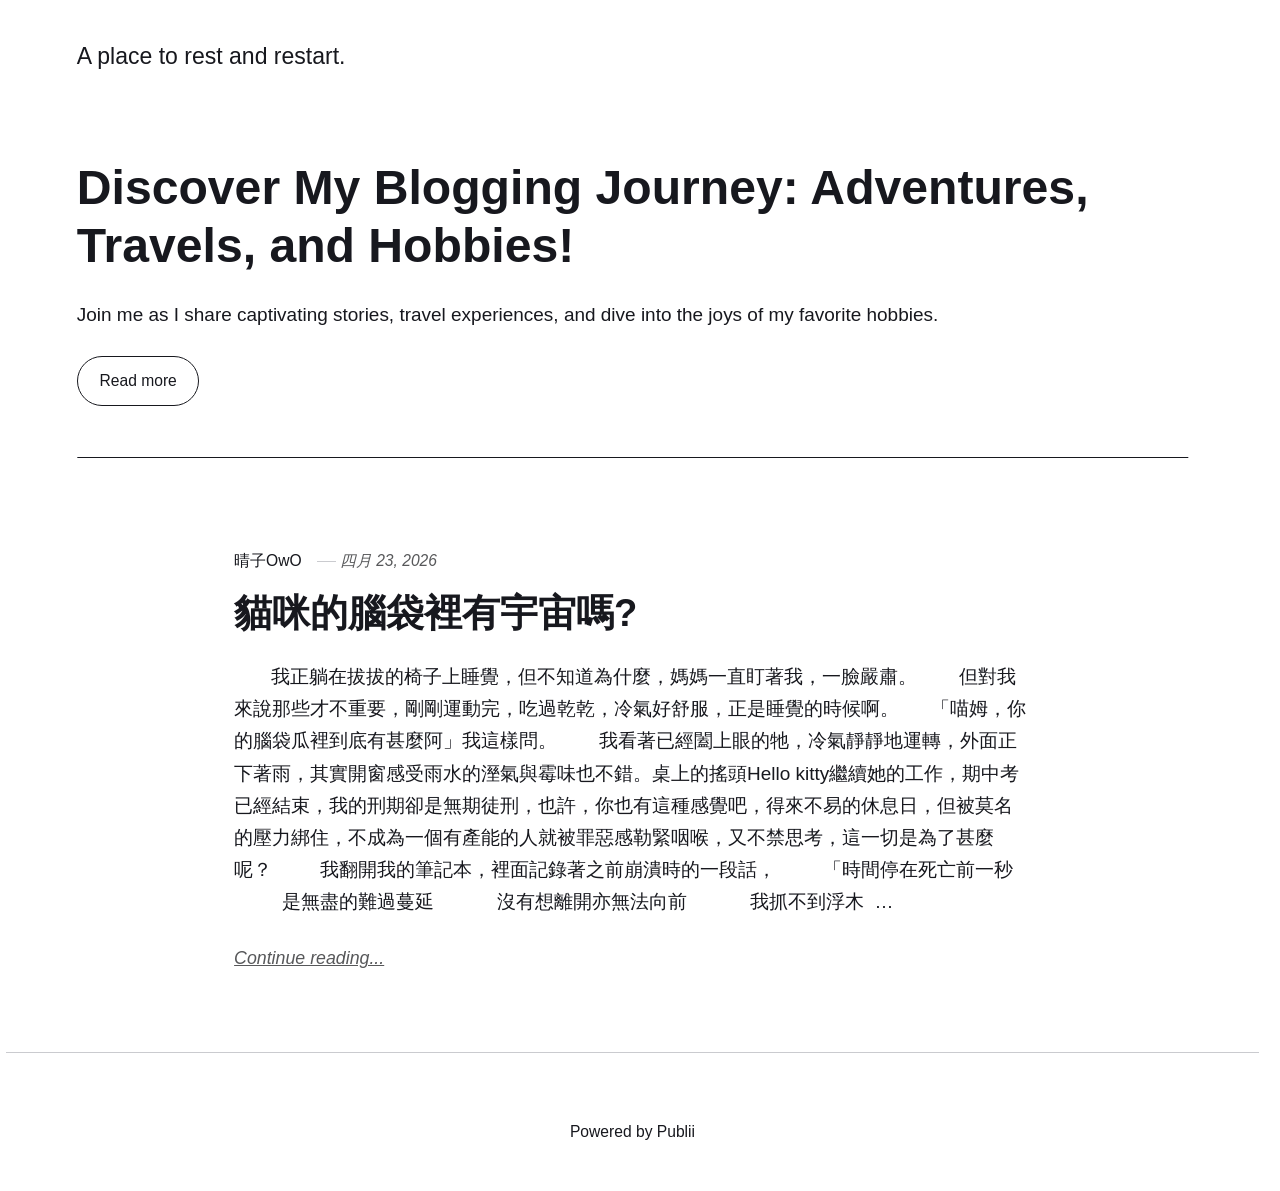
==== index.html @ 74bcac91 "Updated from Publii" ====
<!DOCTYPE html><html lang="zh-tw"><head><meta charset="utf-8"><meta http-equiv="X-UA-Compatible" content="IE=edge"><meta name="viewport" content="width=device-width,initial-scale=1"><title>A place to rest and restart.</title><meta name="generator" content="Publii Open-Source CMS for Static Site"><link rel="canonical" href="./"><link rel="stylesheet" href="./assets/css/style.css?v=2110fdcc9616a96348b5f5ad11c64055"><script type="application/ld+json">{"@context":"http://schema.org","@type":"Organization","name":"A place to rest and restart.","url":"./"}</script><noscript><style>img[loading] {
                    opacity: 1;
                }</style></noscript></head><body class="home-template"><header class="top js-header"><a class="logo" href="./">A place to rest and restart.</a></header><main><div class="hero hero--noimage"><header class="hero__content"><div class="wrapper"><h1>Discover My Blogging Journey: Adventures, Travels, and Hobbies!</h1><p>Join me as I share captivating stories, travel experiences, and dive into the joys of my favorite hobbies.</p><p><a href="#" class="btn">Read more</a></p></div></header></div><div class="wrapper feed"><article class="feed__item feed__item--centered"><div class="feed__content"><header><div class="feed__meta"><a href="./authors/qing-zi-owo/" class="feed__author">晴子OwO</a> <time datetime="2026-04-23T15:47" class="feed__date">四月 23, 2026</time></div><h2 class="feed__title"><a href="./mao-mi-de-nao-dai-li-you-yu-zhou-ma.html">貓咪的腦袋裡有宇宙嗎?</a></h2></header><p>&nbsp; &nbsp; &nbsp; &nbsp;我正躺在拔拔的椅子上睡覺，但不知道為什麼，媽媽一直盯著我，一臉嚴肅。 &nbsp; &nbsp; &nbsp; &nbsp;但對我來說那些才不重要，剛剛運動完，吃過乾乾，冷氣好舒服，正是睡覺的時候啊。 &nbsp; &nbsp; &nbsp;「喵姆，你的腦袋瓜裡到底有甚麼阿」我這樣問。 &nbsp; &nbsp; &nbsp; &nbsp;我看著已經闔上眼的牠，冷氣靜靜地運轉，外面正下著雨，其實開窗感受雨水的溼氣與霉味也不錯。桌上的搖頭Hello kitty繼續她的工作，期中考已經結束，我的刑期卻是無期徒刑，也許，你也有這種感覺吧，得來不易的休息日，但被莫名的壓力綁住，不成為一個有產能的人就被罪惡感勒緊咽喉，又不禁思考，這一切是為了甚麼呢？ &nbsp; &nbsp; &nbsp; &nbsp; 我翻開我的筆記本，裡面記錄著之前崩潰時的一段話， &nbsp; &nbsp; &nbsp; &nbsp; 「時間停在死亡前一秒 &nbsp; &nbsp; &nbsp; &nbsp; &nbsp; &nbsp;是無盡的難過蔓延 &nbsp; &nbsp; &nbsp; &nbsp; &nbsp; &nbsp;沒有想離開亦無法向前 &nbsp; &nbsp; &nbsp; &nbsp; &nbsp; &nbsp;我抓不到浮木 &nbsp;&hellip;</p><a href="./mao-mi-de-nao-dai-li-you-yu-zhou-ma.html" class="readmore feed__readmore">Continue reading...</a></div></article></div></main><footer class="footer"><div class="wrapper"><div class="footer__copyright">Powered by Publii</div><button id="backToTop" class="footer__bttop" aria-label="Back to top" title="Back to top"><svg width="20" height="20"><use xlink:href="./assets/svg/svg-map.svg#toparrow"/></svg></button></div></footer><script defer="defer" src="./assets/js/scripts.min.js?v=d0fc1030089a37f93a2d51bf6d07565c"></script><script>window.publiiThemeMenuConfig={mobileMenuMode:'sidebar',animationSpeed:300,submenuWidth: 'auto',doubleClickTime:500,mobileMenuExpandableSubmenus:true,relatedContainerForOverlayMenuSelector:'.top'};</script><script>var images = document.querySelectorAll('img[loading]');
        for (var i = 0; i < images.length; i++) {
            if (images[i].complete) {
                images[i].classList.add('is-loaded');
            } else {
                images[i].addEventListener('load', function () {
                    this.classList.add('is-loaded');
                }, false);
            }
        }</script></body></html>
---- assets/css/style.css ----
:root{--page-margin:6vw;--page-width:66rem;--entry-width:42rem;--navbar-height:4.4rem;--border-radius:3px;--baseline:0.28333rem;--gallery-gap:calc(var(--baseline) * 1.5);--body-font:-apple-system,BlinkMacSystemFont,"Segoe UI",Roboto,Oxygen,Ubuntu,Cantarell,"Fira Sans","Droid Sans","Helvetica Neue",Arial,sans-serif,"Apple Color Emoji","Segoe UI Emoji","Segoe UI Symbol";--heading-font:-apple-system,BlinkMacSystemFont,"Segoe UI",Roboto,Oxygen,Ubuntu,Cantarell,"Fira Sans","Droid Sans","Helvetica Neue",Arial,sans-serif,"Apple Color Emoji","Segoe UI Emoji","Segoe UI Symbol";--logo-font:var(--body-font);--menu-font:var(--body-font);--font-size:clamp(1.1rem, 1.1rem + (0.09999999999999987 * ((100vw - 20rem) / 70)), 1.2rem);--font-weight-normal:400;--font-weight-bold:600;--line-height:1.7;--letter-spacing:0em;--headings-weight:500;--headings-transform:none;--headings-style:normal;--headings-letter-spacing:0em;--headings-line-height:1.2;--hero-height:50vh;--feed-image-size:8rem;--white:#FFFFFF;--black:#17181E;--helper:#FFFFFF;--dark:#17181E;--gray:#57585a;--light:#CACBCF;--lighter:#F3F3F3;--page-bg:#FFFFFF;--color:#D73A42;--text-color:#17181E;--headings-color:#17181E;--link-color:#17181E;--link-color-hover:#D73A42;--nav-link-color:#17181E;--nav-link-color-hover:#17181E;--logo-color:#17181E;--highlight-color:#FFC700;--info-color:#67B1F3;--success-color:#00A563;--warning-color:#EE4E4E}@media all and (min-width:56.25em){:root{--navbar-height:6rem}}@media (prefers-color-scheme:dark){:root{--white:#FFFFFF;--black:#1e1e1e;--helper:#1e1e1e;--dark:#CECBCB;--gray:#9D9D9D;--light:#373737;--lighter:#1e1e1e;--page-bg:#181818;--color:#FFC074;--text-color:#BFBFBF;--headings-color:#EEEDED;--link-color:#EEEDED;--link-color-hover:#FFC074;--nav-link-color:rgba(255,255,255,1);--nav-link-color-hover:rgba(255,255,255,.7);--logo-color:#FFFFFF;--highlight-color:#F6DC90;--info-color:#5B9ED5;--success-color:#54A468;--warning-color:#FB6762}}*,:after,:before{-webkit-box-sizing:border-box;box-sizing:border-box;margin:0;padding:0}article,aside,footer,header,hgroup,main,nav,section{display:block}li{list-style:none}img{height:auto;max-width:100%;vertical-align:top}button,input,select,textarea{font:inherit}address{font-style:normal}::-moz-selection{background:var(--color);color:var(--white)}::selection{background:var(--color);color:var(--white)}:focus-visible{outline:2px solid var(--color)!important;outline-offset:2px}html{font-size:var(--font-size);-webkit-font-smoothing:antialiased;-moz-osx-font-smoothing:grayscale;scroll-behavior:smooth;scrollbar-gutter:stable}html.no-scroll{overflow:hidden;position:fixed}body{background:var(--page-bg);color:var(--text-color);font-family:var(--body-font);font-variation-settings:"wght" var(--font-weight-normal);letter-spacing:var(--letter-spacing);line-height:var(--line-height);-ms-scroll-chaining:none;overscroll-behavior:none}a{text-decoration:none}a{color:var(--link-color);-webkit-transition:all .24s ease-out;transition:all .24s ease-out}a:hover{color:var(--link-color-hover)}a:active{color:var(--link-color-hover)}a:focus{outline:0}.invert{color:var(--link-color-hover);-webkit-transition:all .24s ease-out;transition:all .24s ease-out}.invert:hover{color:var(--link-color)}.invert:active{color:var(--link-color)}.invert:focus{outline:0}dl,ol,p,ul{margin-top:calc(var(--baseline) * 4 + .25vw)}blockquote,figure,hr,pre,table{margin-top:calc(var(--baseline) * 6 + .5vw);margin-bottom:calc(var(--baseline) * 6 + .5vw)}h1,h2,h3,h4,h5,h6{color:var(--headings-color);font-family:var(--heading-font);font-variation-settings:"wght" var(--headings-weight);font-style:var(--headings-style);-ms-hyphens:manual;hyphens:manual;letter-spacing:var(--headings-letter-spacing);line-height:var(--headings-line-height);margin-top:calc(var(--baseline) * 6 + 1vw);text-transform:var(--headings-transform)}.h1,h1{font-size:clamp(1.5710900065rem, 1.5710900065rem + 1.424540906 * (100vw - 20rem) / 70, 2.9956309125rem);font-family:var(--heading-font)}.h2,h2{font-size:clamp(1.3808408252rem, 1.3808408252rem + .9332127447 * (100vw - 20rem) / 70, 2.3140535699rem)}.h3,h3{font-size:clamp(1.2136296308rem, 1.2136296308rem + .4621997101 * (100vw - 20rem) / 70, 1.6758293408rem)}.h4,h4{font-size:clamp(1.1377777785rem, 1.1377777785rem + .1567604947 * (100vw - 20rem) / 70, 1.2945382732rem)}.h5,h5{font-size:clamp(1.066666667rem, 1.066666667rem + .0711111115 * (100vw - 20rem) / 70, 1.1377777785rem)}.h6,h6{font-size:clamp(1rem, 1rem + 0 * (100vw - 20rem) / 70, 1rem)}h2+*,h3+*,h4+*,h5+*,h6+*{margin-top:calc(var(--baseline) * 2 + .25vw)}b,strong{font-variation-settings:"wght" var(--font-weight-bold)}blockquote{border-top:2px solid var(--dark);border-bottom:2px solid var(--dark);color:var(--headings-color);font-family:var(--heading-font);font-style:italic;font-variation-settings:"wght" var(--font-weight-bold);padding:calc(var(--baseline) * 6 + 1vw) 2rem;font-size:clamp(1.1377777785rem, 1.1377777785rem + .1567604947 * (100vw - 20rem) / 70, 1.2945382732rem)}blockquote>:first-child{margin-top:0}ol,ul{margin-left:3ch}ol>li,ul>li{list-style:inherit;padding:0 0 var(--baseline) 1ch}dl dt{font-variation-settings:"wght" var(--font-weight-bold)}pre{background-color:var(--lighter);font-size:.8239746086rem;padding:calc(var(--baseline) * 6);white-space:pre-wrap;word-wrap:break-word}pre>code{color:var(--text-color);display:inline-block;font-size:inherit;padding:0}code{background-color:var(--lighter);color:var(--color);font-size:.8239746086rem;font-family:Menlo,Monaco,Consolas,Courier New,monospace}table{border:1px solid var(--light);border-collapse:collapse;border-spacing:0;vertical-align:top;text-align:left;width:100%}@media all and (max-width:37.4375em){table{display:block;overflow-x:auto}}table th{font-variation-settings:"wght" var(--font-weight-bold);padding:calc(var(--baseline) * 2.5) calc(var(--baseline) * 4)}table td{border-top:1px solid var(--light);padding:calc(var(--baseline) * 2.5) calc(var(--baseline) * 4)}.table-striped tr:nth-child(2n){background:var(--lighter)}.table-bordered td,.table-bordered th{border:1px solid var(--light)}.table-title th{background:var(--lighter)}figcaption{clear:both;color:var(--gray);font-style:italic;font-size:.7241964329rem;padding:calc(var(--baseline) * 3) 0 0;text-align:center}kbd{background:var(--dark);border-radius:2px;color:var(--white);font-family:Menlo,Monaco,Consolas,Courier New,monospace;font-size:.8789062495rem;padding:calc(var(--baseline) * .5) calc(var(--baseline) * 1.5)}sub,sup{font-size:65%}small{font-size:.8789062495rem}.separator,hr{background:0 0;border:none;height:auto;line-height:1;max-width:none;text-align:center}.separator::before,hr::before{content:"•••";color:var(--dark);font-size:1rem;font-variation-settings:"wght" var(--font-weight-bold);letter-spacing:1.1377777785rem;padding-left:1.1377777785rem}.separator--dot::before{content:"•";color:var(--dark);font-size:1rem;font-variation-settings:"wght" var(--font-weight-bold);letter-spacing:1.1377777785rem;padding-left:1.1377777785rem}.separator--long-line{position:relative}.separator--long-line::before{content:"";height:1rem}.separator--long-line::after{border-top:1px solid var(--light);content:"";height:1px;position:absolute;width:100%;top:50%;left:0}.btn,[type=button],[type=submit],button{align-items:center;background:0 0;border:1px solid var(--dark);border-radius:calc(var(--border-radius) * 10);color:var(--dark);cursor:pointer;display:inline-flex;font-family:var(--menu-font);font-size:.8239746086rem;font-variation-settings:"wght" var(--font-weight-bold);overflow:hidden;padding:calc(var(--baseline) * 2) calc(var(--baseline) * 4);text-align:center;-webkit-transition:all .24s ease-out;transition:all .24s ease-out;vertical-align:middle;will-change:transform}@media all and (max-width:19.9375em){.btn,[type=button],[type=submit],button{width:100%}}.btn:active,.btn:focus,.btn:hover,[type=button]:active,[type=button]:focus,[type=button]:hover,[type=submit]:active,[type=submit]:focus,[type=submit]:hover,button:active,button:focus,button:hover{background-color:var(--dark);color:var(--helper)}.btn--icon{gap:.3rem;justify-content:center}.btn--icon svg{stroke:currentColor}@media all and (min-width:20em){.btn+.btn,.btn+[type=button],.btn+[type=submit],.btn+button,[type=button]+.btn,[type=button]+[type=button],[type=button]+[type=submit],[type=button]+button,[type=submit]+.btn,[type=submit]+[type=button],[type=submit]+[type=submit],[type=submit]+button,button+.btn,button+[type=button],button+[type=submit],button+button{margin-left:calc(var(--baseline) * 2)}}@media all and (max-width:37.4375em){.btn+.btn,.btn+[type=button],.btn+[type=submit],.btn+button,[type=button]+.btn,[type=button]+[type=button],[type=button]+[type=submit],[type=button]+button,[type=submit]+.btn,[type=submit]+[type=button],[type=submit]+[type=submit],[type=submit]+button,button+.btn,button+[type=button],button+[type=submit],button+button{margin-bottom:calc(var(--baseline) * 2)}}.btn:disabled,.btn[disabled],[disabled][type=button],[disabled][type=submit],[type=button]:disabled,[type=submit]:disabled,button:disabled,button[disabled]{background-color:var(--light);border-color:var(--light);color:var(--gray);cursor:not-allowed;pointer-events:none}[type=button],[type=submit],button{-webkit-appearance:none;-moz-appearance:none}::-webkit-search-cancel-button{-webkit-appearance:none}fieldset{border:1px solid var(--light);margin:calc(var(--baseline) * 6 + 1vw) 0 0;padding:calc(var(--baseline) * 6)}fieldset>legend{margin-left:-1rem;padding:0 1rem}legend{font-variation-settings:"wght" 500;padding:0}label{font-variation-settings:"wght" 500;margin:0 calc(var(--baseline) * 4) calc(var(--baseline) * 3) 0}[type=email],[type=number],[type=search],[type=tel],[type=text],[type=url],select,textarea{background-color:var(--page-bg);border:none;border:1px solid var(--light);color:var(--text-color);font-size:1rem;outline:0;padding:calc(var(--baseline) * 1.2) calc(var(--baseline) * 3);vertical-align:middle;width:100%;-webkit-appearance:none;-moz-appearance:none}@media all and (min-width:37.5em){[type=email],[type=number],[type=search],[type=tel],[type=text],[type=url],select,textarea{width:auto}}[type=email]:focus,[type=number]:focus,[type=search]:focus,[type=tel]:focus,[type=text]:focus,[type=url]:focus,select:focus,textarea:focus{border-color:var(--dark)}input[type=checkbox],input[type=radio]{opacity:0;position:absolute}input[type=checkbox]+label,input[type=radio]+label{position:relative;margin-left:-1px;cursor:pointer;padding:0}input[type=checkbox]+label:before,input[type=radio]+label:before{background-color:var(--white);border:1px solid var(--light);border-radius:2px;content:"";display:inline-block;height:calc(var(--baseline) * 5);line-height:calc(var(--baseline) * 5);margin-right:calc(var(--baseline) * 4);vertical-align:middle;text-align:center;width:calc(var(--baseline) * 5)}input[type=checkbox]:checked+label:before,input[type=radio]:checked+label:before{content:"";background-image:url("data:image/svg+xml;charset=UTF-8,%3csvg xmlns='http://www.w3.org/2000/svg' viewBox='0 0 11 8'%3e%3cpolygon points='9.53 0 4.4 5.09 1.47 2.18 0 3.64 2.93 6.54 4.4 8 5.87 6.54 11 1.46 9.53 0' fill='%23d73a42'/%3e%3c/svg%3e");background-repeat:no-repeat;background-size:11px 8px;background-position:50% 50%}input[type=radio]+label:before{border-radius:50%}input[type=radio]:checked+label:before{background-image:url("data:image/svg+xml;charset=UTF-8,%3csvg xmlns='http://www.w3.org/2000/svg' viewBox='0 0 8 8'%3e%3ccircle cx='4' cy='4' r='4' fill='%23d73a42'/%3e%3c/svg%3e")}[type=file]{margin-bottom:calc(var(--baseline) * 6);width:100%}select{max-width:100%;width:auto;position:relative}select:not([multiple]){background:url('data:image/svg+xml;utf8,<svg xmlns="http://www.w3.org/2000/svg" viewBox="0 0 6 6"><polygon points="3 6 3 6 0 0 6 0 3 6" fill="%238a8b8c"/></svg>') no-repeat 90% 50%;background-size:8px;padding-right:calc(var(--baseline) * 12)}select[multiple]{border:1px solid var(--light);padding:calc(var(--baseline) * 6);width:100%}select[multiple]:hover{border-color:var(--light)}select[multiple]:focus{border-color:var(--dark)}select[multiple]:disabled{background-color:var(--light);cursor:not-allowed}select[multiple]:disabled:hover{border-color:var(--light)}textarea{display:block;overflow:auto;resize:vertical;max-width:100%}.top{align-items:center;display:flex;height:var(--navbar-height);position:relative;padding:0 var(--page-margin);-webkit-transition:background .5s ease;transition:background .5s ease;width:100%;z-index:2}@media all and (min-width:56.25em){.top{justify-content:space-between;height:var(--navbar-height)}}.top.sticky{background:var(--page-bg);position:sticky;top:-100px;-webkit-animation:slideDown .5s cubic-bezier(.17,.67,0,1) forwards;animation:slideDown .5s cubic-bezier(.17,.67,0,1) forwards}@-webkit-keyframes slideDown{from{opacity:0;top:-100px}to{opacity:1;top:0}}@keyframes slideDown{from{opacity:0;top:-100px}to{opacity:1;top:0}}.logo{color:var(--logo-color)!important;font-size:1.2136296308rem;font-family:var(--logo-font);font-variation-settings:"wght" var(--font-weight-bold);margin-right:auto;order:1}.logo>img{height:var(--navbar-height);-o-object-fit:contain;object-fit:contain;padding:calc(var(--baseline) * 2) 0;width:auto}.search{order:2}@media all and (min-width:56.25em){.search{order:3}}.search__btn{border-color:var(--light);margin:0;height:2.2rem;padding:0;width:2.2rem}@media all and (min-width:56.25em){.search__btn{margin-left:2rem}}.search__btn:focus,.search__btn:hover{border-color:var(--dark)}.search__form{display:flex;justify-content:space-between;width:100%}.search__form button{width:auto;flex-shrink:0}.search__input{background:0 0;border:none;border-bottom:1px solid var(--dark);display:block;font-family:var(--heading-font);padding:0;width:90%}.search__input:focus-visible{outline:0!important}.search__overlay{background-color:var(--page-bg);-webkit-box-shadow:0 3px 30px rgba(0,0,0,.05);box-shadow:0 3px 30px rgba(0,0,0,.05);left:0;opacity:0;position:fixed;-webkit-transition:all .24s ease-out;transition:all .24s ease-out;top:0;visibility:hidden;width:100%;z-index:2005}.search__overlay-inner{-webkit-animation:slideininput .24s 1s forwards;animation:slideininput .24s 1s forwards;align-items:center;display:flex;height:calc(var(--navbar-height) * 3);justify-content:space-between;padding:0 var(--page-margin);opacity:0;scale:0.9}@-webkit-keyframes slideininput{60%{opacity:0;scale:0.9}100%{opacity:1;scale:1}}@keyframes slideininput{60%{opacity:0;scale:0.9}100%{opacity:1;scale:1}}.search__overlay.expanded{-webkit-transform:translate(0,0);transform:translate(0,0);opacity:1;display:block;visibility:visible}.navbar{order:3}.navbar .navbar__menu{display:flex;flex-wrap:wrap;list-style:none;margin:0;padding:0}@media all and (max-width:56.1875em){.navbar .navbar__menu{display:none}}.navbar .navbar__menu li{font-family:var(--menu-font);display:block;font-size:.8789062495rem;line-height:var(--line-height);font-variation-settings:"wght" 500;padding:0;position:relative;width:auto}.navbar .navbar__menu li a,.navbar .navbar__menu li span[aria-haspopup=true]{color:var(--nav-link-color);display:block;padding:0 .6rem;-webkit-transition:all .24s ease-out;transition:all .24s ease-out}.navbar .navbar__menu li a:active,.navbar .navbar__menu li a:focus,.navbar .navbar__menu li a:hover,.navbar .navbar__menu li span[aria-haspopup=true]:active,.navbar .navbar__menu li span[aria-haspopup=true]:focus,.navbar .navbar__menu li span[aria-haspopup=true]:hover{color:var(--nav-link-color-hover)}.navbar .navbar__menu li span{color:var(--nav-link-color);cursor:default;display:block;padding:0 .6rem}.navbar .navbar__menu>li:hover>a,.navbar .navbar__menu>li:hover>span[aria-haspopup=true]{color:var(--nav-link-color-hover)}.navbar .has-submenu:active>.navbar__submenu,.navbar .has-submenu:focus>.navbar__submenu,.navbar .has-submenu:hover>.navbar__submenu{left:0;opacity:1;-webkit-transform:scale(1);transform:scale(1);visibility:visible;margin-top:.8rem}.navbar .has-submenu:active>.navbar__submenu:before,.navbar .has-submenu:focus>.navbar__submenu:before,.navbar .has-submenu:hover>.navbar__submenu:before{content:"";height:1rem;left:0;position:absolute;width:100%;top:-1rem}.navbar .has-submenu:active>.navbar__submenu.is-right-submenu,.navbar .has-submenu:focus>.navbar__submenu.is-right-submenu,.navbar .has-submenu:hover>.navbar__submenu.is-right-submenu{left:auto;right:0;-webkit-transform-origin:right top;transform-origin:right top}.navbar .has-submenu .has-submenu:active>.navbar__submenu,.navbar .has-submenu .has-submenu:focus>.navbar__submenu,.navbar .has-submenu .has-submenu:hover>.navbar__submenu{top:0;margin-top:0}.navbar .has-submenu .has-submenu:active>.navbar__submenu.is-right-submenu,.navbar .has-submenu .has-submenu:focus>.navbar__submenu.is-right-submenu,.navbar .has-submenu .has-submenu:hover>.navbar__submenu.is-right-submenu{top:0;margin-top:0}.navbar .navbar__submenu{background:var(--lighter);border-radius:calc(var(--border-radius) * 4);left:-9999px;list-style-type:none;margin:0;padding:1rem .85rem;position:absolute;visibility:hidden;white-space:nowrap;z-index:1;opacity:0;-webkit-transform:scale(.8);transform:scale(.8);-webkit-transform-origin:0 top;transform-origin:0 top;-webkit-transition:opacity .15s,-webkit-transform .3s cubic-bezier(.275, 1.375, .8, 1);transition:opacity .15s,-webkit-transform .3s cubic-bezier(.275, 1.375, .8, 1);transition:opacity .15s,transform .3s cubic-bezier(.275, 1.375, .8, 1);transition:opacity .15s,transform .3s cubic-bezier(.275, 1.375, .8, 1),-webkit-transform .3s cubic-bezier(.275, 1.375, .8, 1)}.navbar .navbar__submenu__submenu{z-index:2}.navbar .navbar__submenu li{line-height:1.5;font-size:.8789062495rem}.navbar .navbar__submenu li a,.navbar .navbar__submenu li span[aria-haspopup=true]{border-radius:calc(var(--border-radius) * 3);color:var(--nav-link-color-hover);padding:.5rem 1rem;-webkit-transition:all .24s ease;transition:all .24s ease}.navbar .navbar__submenu li a:active,.navbar .navbar__submenu li a:focus,.navbar .navbar__submenu li a:hover,.navbar .navbar__submenu li span[aria-haspopup=true]:active,.navbar .navbar__submenu li span[aria-haspopup=true]:focus,.navbar .navbar__submenu li span[aria-haspopup=true]:hover{background:var(--page-bg);color:var(--nav-link-color)}.navbar .navbar__submenu li span{color:var(--nav-link-color-hover)!important;padding:.5rem 1rem}.navbar .navbar__submenu li:hover>a,.navbar .navbar__submenu li:hover>span[aria-haspopup=true]{color:var(--nav-link-color)}.navbar .navbar__toggle{background:var(--black);-webkit-box-shadow:none;box-shadow:none;border:none;cursor:pointer;display:block;line-height:1;margin:0;overflow:visible;padding:0;position:relative;right:0;margin-left:.75rem;text-transform:none;z-index:2004;height:3.2rem;padding:0;width:3.2rem}@media all and (min-width:56.25em){.navbar .navbar__toggle{display:none}}.navbar .navbar__toggle:focus,.navbar .navbar__toggle:hover{-webkit-box-shadow:none;box-shadow:none;outline:0;-webkit-transform:none;transform:none}.navbar .navbar__toggle-box{width:20px;height:14px;display:inline-block;position:relative}.navbar .navbar__toggle-inner{display:block;top:50%;text-indent:-9999999em}.navbar .navbar__toggle-inner::before{content:"";display:block;top:-5px}.navbar .navbar__toggle-inner::after{content:"";display:block;bottom:-5px}.navbar .navbar__toggle-inner,.navbar .navbar__toggle-inner::after,.navbar .navbar__toggle-inner::before{width:20px;height:1px;background-color:var(--white);position:absolute;-webkit-transition:opacity .14s ease-out,-webkit-transform;transition:opacity .14s ease-out,-webkit-transform;transition:transform,opacity .14s ease-out;transition:transform,opacity .14s ease-out,-webkit-transform}.navbar .navbar__toggle-inner{-webkit-transition-duration:75ms;transition-duration:75ms;-webkit-transition-timing-function:cubic-bezier(0.55,0.055,0.675,0.19);transition-timing-function:cubic-bezier(0.55,0.055,0.675,0.19)}.navbar .navbar__toggle-inner::before{-webkit-transition:top 75ms ease .12s,opacity 75ms ease;transition:top 75ms ease .12s,opacity 75ms ease}.navbar .navbar__toggle-inner::after{-webkit-transition:bottom 75ms ease .12s,-webkit-transform 75ms cubic-bezier(.55, .055, .675, .19);transition:bottom 75ms ease .12s,-webkit-transform 75ms cubic-bezier(.55, .055, .675, .19);transition:bottom 75ms ease .12s,transform 75ms cubic-bezier(.55, .055, .675, .19);transition:bottom 75ms ease .12s,transform 75ms cubic-bezier(.55, .055, .675, .19),-webkit-transform 75ms cubic-bezier(.55, .055, .675, .19)}.navbar .navbar__toggle.is-active .navbar__toggle-inner{-webkit-transform:rotate(45deg);transform:rotate(45deg);-webkit-transition-delay:0.12s;transition-delay:0.12s;-webkit-transition-timing-function:cubic-bezier(0.215,0.61,0.355,1);transition-timing-function:cubic-bezier(0.215,0.61,0.355,1)}.navbar .navbar__toggle.is-active .navbar__toggle-inner::before{top:0;opacity:0;-webkit-transition:top 75ms ease,opacity 75ms ease .12s;transition:top 75ms ease,opacity 75ms ease .12s}.navbar .navbar__toggle.is-active .navbar__toggle-inner::after{bottom:0;-webkit-transform:rotate(-90deg);transform:rotate(-90deg);-webkit-transition:bottom 75ms ease,-webkit-transform 75ms cubic-bezier(.215, .61, .355, 1) .12s;transition:bottom 75ms ease,-webkit-transform 75ms cubic-bezier(.215, .61, .355, 1) .12s;transition:bottom 75ms ease,transform 75ms cubic-bezier(.215, .61, .355, 1) .12s;transition:bottom 75ms ease,transform 75ms cubic-bezier(.215, .61, .355, 1) .12s,-webkit-transform 75ms cubic-bezier(.215, .61, .355, 1) .12s}.navbar_mobile_overlay{background:var(--page-bg);height:calc(100vh - 4.4rem);left:0;opacity:1;overflow:auto;pointer-events:auto;position:fixed;top:4.4rem;-webkit-transition:all .3s cubic-bezier(0, 0, .3, 1);transition:all .3s cubic-bezier(0, 0, .3, 1);width:100%;z-index:1001}.navbar_mobile_overlay.is-hidden{opacity:0;pointer-events:none}.navbar_mobile_overlay .navbar__menu{margin:24px}.navbar_mobile_overlay .navbar__menu li{list-style:none;margin:0;padding:0;text-align:center}.navbar_mobile_overlay .navbar__menu li a,.navbar_mobile_overlay .navbar__menu li span{color:var(--dark);display:block;padding:calc(var(--baseline) * 2);position:relative}.navbar_mobile_overlay .navbar__menu li a:active,.navbar_mobile_overlay .navbar__menu li a:focus,.navbar_mobile_overlay .navbar__menu li a:hover,.navbar_mobile_overlay .navbar__menu li span:active,.navbar_mobile_overlay .navbar__menu li span:focus,.navbar_mobile_overlay .navbar__menu li span:hover{color:var(--dark)}.navbar_mobile_overlay .navbar__menu li a[aria-haspopup=true]::after,.navbar_mobile_overlay .navbar__menu li span[aria-haspopup=true]::after{content:"";width:0;height:0;border-style:solid;border-width:5px 5px 0 5px;border-color:currentColor transparent transparent transparent;left:calc(var(--baseline) * 2);top:15px;position:relative}.navbar_mobile_overlay .navbar__submenu{margin:0;padding:0;visibility:hidden}.navbar_mobile_overlay .navbar__submenu[aria-hidden=false]{visibility:visible}.navbar_mobile_overlay .navbar__submenu_wrapper{height:0;opacity:0;overflow:hidden;-webkit-transition:all .3s cubic-bezier(.275, 1.375, .8, 1);transition:all .3s cubic-bezier(.275, 1.375, .8, 1)}.navbar_mobile_overlay .navbar__submenu_wrapper.is-active{height:auto;opacity:1}.navbar_mobile_sidebar{background:var(--page-bg);-webkit-box-shadow:0 0 5px rgba(0,0,0,.25);box-shadow:0 0 5px rgba(0,0,0,.25);height:100vh;left:0;max-width:400px;overflow:auto;position:fixed;top:0;-webkit-transition:all .3s cubic-bezier(0, 0, .3, 1);transition:all .3s cubic-bezier(0, 0, .3, 1);width:80%;z-index:1001}.navbar_mobile_sidebar.is-hidden{left:-400px}.navbar_mobile_sidebar .navbar__menu{margin:24px}.navbar_mobile_sidebar .navbar__menu li{font-family:var(--menu-font);font-size:16px;list-style:none;line-height:1.3;margin:0;padding:0}.navbar_mobile_sidebar .navbar__menu li .is-separator,.navbar_mobile_sidebar .navbar__menu li a{color:var(--dark);display:block;padding:10px 20px 10px 0;position:relative}.navbar_mobile_sidebar .navbar__menu li .is-separator:active,.navbar_mobile_sidebar .navbar__menu li .is-separator:focus,.navbar_mobile_sidebar .navbar__menu li .is-separator:hover,.navbar_mobile_sidebar .navbar__menu li a:active,.navbar_mobile_sidebar .navbar__menu li a:focus,.navbar_mobile_sidebar .navbar__menu li a:hover{color:var(--dark)}.navbar_mobile_sidebar .navbar__menu li .is-separator[aria-haspopup=true]::after,.navbar_mobile_sidebar .navbar__menu li a[aria-haspopup=true]::after{content:"";width:0;height:0;border-style:solid;border-width:5px 5px 0 5px;border-color:currentColor transparent transparent transparent;right:0;top:18px;position:absolute}.navbar_mobile_sidebar .navbar__submenu{margin:0 0 0 24px;padding:0;visibility:hidden}.navbar_mobile_sidebar .navbar__submenu[aria-hidden=false]{visibility:visible}.navbar_mobile_sidebar .navbar__submenu_wrapper{height:0;opacity:0;overflow:hidden;-webkit-transition:all .3s cubic-bezier(.275, 1.375, .8, 1);transition:all .3s cubic-bezier(.275, 1.375, .8, 1)}.navbar_mobile_sidebar .navbar__submenu_wrapper.is-active{height:auto;opacity:1}.navbar_mobile_sidebar__overlay{background:rgba(0,0,0,.5);height:100%;opacity:1;pointer-events:auto;position:fixed;top:0;-webkit-transition:all .3s cubic-bezier(0, 0, .3, 1);transition:all .3s cubic-bezier(0, 0, .3, 1);width:100%;z-index:10}.navbar_mobile_sidebar__overlay.is-hidden{opacity:0;pointer-events:none}.wrapper{-webkit-box-sizing:content-box;box-sizing:content-box;max-width:var(--page-width);margin-left:auto;margin-right:auto;padding-left:var(--page-margin);padding-right:var(--page-margin)}.entry-wrapper{-webkit-box-sizing:content-box;box-sizing:content-box;max-width:var(--entry-width);margin-left:auto;margin-right:auto;padding-left:var(--page-margin);padding-right:var(--page-margin)}.hero{position:relative;z-index:1}.hero--noimage::after{background:var(--dark);content:"";display:block;height:1px;bottom:0;width:calc(100% - var(--page-margin) * 2);z-index:-1;max-width:var(--page-width);position:absolute;left:50%;-webkit-transform:translate(-50%,0);transform:translate(-50%,0)}.hero__content{padding-bottom:calc(var(--baseline) * 6 + 1.5vw)}.hero__content h1>sup{font-size:1.066666667rem;vertical-align:top}.hero__content--centered{text-align:center}.hero__content--centered .content__meta{justify-content:center}.hero__cta{margin-top:calc(var(--baseline) * 6)}.hero__image{margin:0 var(--page-margin)}.hero__image-wrapper{position:relative;background:var(--lighter);border-radius:calc(var(--border-radius) * 4)}@media all and (min-width:56.25em){.hero__image-wrapper{height:var(--hero-height)}}.hero__image-wrapper img{border-radius:inherit;display:block;height:100%;-o-object-fit:cover;object-fit:cover;width:100%}@media all and (min-width:56.25em){.hero__image-wrapper img{height:var(--hero-height)}}.hero__image>figcaption{background:var(--page-bg)}@media all and (min-width:56.25em){.hero__image>figcaption{text-align:right}}.feed__item{display:flex;flex-wrap:wrap;gap:calc(2rem + 2vw);margin-top:calc(var(--baseline) * 12 + 2vw)}@media all and (min-width:37.5em){.feed__item{flex-wrap:nowrap}}.feed__item--centered{justify-content:center}.feed__content{max-width:var(--entry-width)}.feed__image{background:var(--lighter);border-radius:calc(var(--border-radius) * 4);flex-shrink:0;height:100%;margin:0;width:100%}@media all and (min-width:37.5em){.feed__image{height:calc(var(--feed-image-size) + 4vw);width:calc(var(--feed-image-size) + 4vw)}}.feed__image>img{border-radius:inherit;display:inline-block;height:100%;-o-object-fit:cover;object-fit:cover;width:100%}.feed__image--wide{max-width:var(--page-width)}.feed__meta{align-items:center;color:var(--gray);display:flex;font-size:.8239746086rem;gap:.8rem;margin-bottom:calc(var(--baseline) * 3)}.feed__author{font-family:var(--menu-font);font-variation-settings:"wght" var(--font-weight-bold);text-decoration:none}.feed__author-thumb{border-radius:50%;height:1.7rem;margin-right:-.2rem;width:1.7rem}.feed__date{color:var(--gray);font-style:italic}.feed__author+.feed__date::before{content:"";background:var(--light);display:inline-block;height:1px;margin-right:4px;width:1rem;vertical-align:middle}.feed__readmore{margin-top:calc(var(--baseline) * 4 + .25vw)}.feed__title{margin-top:0}.feed--grid{margin:0}@media all and (min-width:37.5em){.feed--grid{display:grid;grid-template-columns:100%;gap:0 3rem}}@media all and (min-width:56.25em){.feed--grid{grid-template-columns:repeat(2,1fr)}}.feed--grid h2{margin-top:0}.feed--grid sup{font-size:1.066666667rem;vertical-align:top}.feed--grid li{align-items:center;list-style:none;gap:2rem;padding:0}.content{overflow:hidden}.content__meta{margin-top:calc(var(--baseline) * 4 + .25vw);margin-bottom:0}.content__meta--centered{justify-content:center}.content__entry{margin-top:calc(var(--baseline) * 6 + 1.5vw);overflow-wrap:break-word}.content__entry>:first-child{margin-top:0}.content__entry a:not(.btn):not([type=button]):not([type=submit]):not(button):not(.post__toc a):not(.gallery__item a){color:var(--link-color-hover);text-decoration:underline;text-decoration-thickness:1px;text-underline-offset:0.2em;-webkit-text-decoration-skip:ink;text-decoration-skip-ink:auto}.content__entry a:not(.btn):not([type=button]):not([type=submit]):not(button):not(.post__toc a):not(.gallery__item a):active,.content__entry a:not(.btn):not([type=button]):not([type=submit]):not(button):not(.post__toc a):not(.gallery__item a):focus,.content__entry a:not(.btn):not([type=button]):not([type=submit]):not(button):not(.post__toc a):not(.gallery__item a):hover{color:var(--link-color)}.content__entry--nospace{margin-top:0}.content__avatar-thumbs{border-radius:50%;height:4.5rem;width:4.5rem}.content__footer{margin-top:calc(var(--baseline) * 9 + 1vw)}.content__updated{color:var(--gray);font-size:.8789062495rem;font-style:italic}.content__actions{align-items:baseline;display:flex;flex-basis:auto;gap:2rem;justify-content:space-between;margin-top:calc(var(--baseline) * 4 + .25vw);position:relative}.content__share{flex-shrink:0}.content__share-button{border-color:var(--light)}.content__share-popup{background:var(--lighter);border-radius:calc(var(--border-radius) * 4);bottom:140%;display:none;padding:1rem .85rem;position:absolute;right:0;text-align:left;z-index:1}.content__share-popup.is-visible{-webkit-animation:share-popup .48s cubic-bezier(.17,.67,.6,1.34) backwards;animation:share-popup .48s cubic-bezier(.17,.67,.6,1.34) backwards;display:block}@-webkit-keyframes share-popup{from{-webkit-transform:scale(.9);transform:scale(.9)}to{-webkit-transform:scale(1);transform:scale(1)}}@keyframes share-popup{from{-webkit-transform:scale(.9);transform:scale(.9)}to{-webkit-transform:scale(1);transform:scale(1)}}.content__share-popup>a{border-radius:calc(var(--border-radius) * 3);color:var(--text-color);display:block;font-family:var(--menu-font);font-size:.8239746086rem;padding:.4rem .8rem}.content__share-popup>a:hover{background:var(--page-bg);color:var(--text-color);text-decoration:none}.content__share-popup>a>svg{fill:var(--text-color);display:inline-block;height:.9rem;margin-right:.5666666667rem;pointer-events:none;vertical-align:middle;width:.9rem}.content__tag{margin:0;font-family:var(--menu-font);font-size:.8239746086rem}.content__tag>li{display:inline-flex;margin:.3rem .3rem .3rem 0;padding:0}.content__tag>li>a{border:1px solid var(--light);border-radius:calc(var(--border-radius) * 10);color:var(--dark);font-size:.7241964329rem;font-variation-settings:"wght" var(--font-weight-normal);padding:calc(var(--baseline) * 1) calc(var(--baseline) * 2.5)}.content__tag>li>a:hover{border-color:var(--dark)}.content__bio{display:flex;margin:calc(var(--baseline) * 12 + 1vw) 0}@media all and (min-width:37.5em){.content__bio{align-items:center}}@media all and (min-width:37.5em){.content__bio::before{content:"";border-top:1px solid var(--light);height:1px;margin-right:2rem;width:30%}}.bio__avatar{border-radius:50%;flex-shrink:0;height:2.5rem;margin-right:1.2rem;width:2.5rem}@media all and (min-width:37.5em){.bio__avatar{height:4rem;margin-right:2rem;width:4rem}}.bio__name{margin:0}.bio__desc{font-family:var(--body-font);font-size:.8789062495rem;line-height:1.5}.bio__desc>:first-child{margin-top:calc(var(--baseline) * 2)}.bio__desc a{text-decoration:underline;text-decoration-thickness:1px;text-underline-offset:0.2em;-webkit-text-decoration-skip:ink;text-decoration-skip-ink:auto}.bio__desc a{color:var(--link-color-hover);-webkit-transition:all .24s ease-out;transition:all .24s ease-out}.bio__desc a:hover{color:var(--link-color)}.bio__desc a:active{color:var(--link-color)}.bio__desc a:focus{outline:0}.content__nav{margin-top:calc(var(--baseline) * 16 + 1vw)}.content__nav-inner{border-top:1px solid var(--dark);border-bottom:1px solid var(--dark);padding:calc(var(--baseline) * 16) 0}@media all and (min-width:37.5em){.content__nav-inner{display:flex;gap:1rem;justify-content:space-between}}@media all and (min-width:56.25em){.content__nav-inner{gap:2rem}}@media all and (max-width:37.4375em){.content__nav-prev+.content__nav-next{margin-top:calc(var(--baseline) * 6 + 1vw)}}@media all and (min-width:37.5em){.content__nav-next{margin-left:auto;text-align:right}}.content__nav-link{font-family:var(--heading-font);font-variation-settings:"wght" var(--font-weight-bold);font-style:italic;height:100%;line-height:1.5;display:flex;gap:1rem;justify-content:space-between;align-items:center}@media all and (min-width:37.5em){.content__nav-link{gap:2rem}}.content__nav-link>div{overflow:hidden;text-overflow:ellipsis;display:-webkit-box;-webkit-line-clamp:3;-webkit-box-orient:vertical}@media all and (min-width:56.25em){.content__nav-link>div{-webkit-line-clamp:4}}.content__nav-link span{color:var(--gray);display:block;font-size:.7724761953rem;font-family:var(--menu-font);font-style:normal;font-variation-settings:"wght" var(--font-weight-normal);margin-bottom:var(--baseline)}.content__nav-image{flex:1 0 4rem;margin:0;height:4rem}@media all and (min-width:37.5em) and (max-width:56.1875em){.content__nav-image{flex-basis:6rem;height:6rem}}@media all and (min-width:56.25em){.content__nav-image{flex-basis:8rem;height:8rem}}.content__nav-image>img{border-radius:calc(var(--border-radius) * 4);display:block;height:100%;-o-object-fit:cover;object-fit:cover;width:100%}.content__related{background:var(--lighter);margin-top:calc(var(--baseline) * 16 + 1vw);padding:calc(var(--baseline) * 12 + 3vw) 0}.related__title{margin-top:0}.content__comments{margin-top:calc(var(--baseline) * 9);overflow:hidden}.post__image:not(.post__image--wide):not(.post__image--full){display:inline-block;margin-bottom:calc(var(--baseline) * 2 + .25vw)}.post__image a,.post__image img{border-radius:calc(var(--border-radius) * 4);display:inline-block}.post__image>figcaption{background-color:var(--page-bg)}.post__image--left{float:left;margin-right:2rem;max-width:50%}.post__image--right{float:right;margin-left:2rem;max-width:50%}.post__image--center{display:block;margin-left:auto;margin-right:auto;text-align:center}.post__image--wide{display:block}@media all and (min-width:56.25em){.post__image--wide{margin-left:calc(-50vw + 50%);margin-right:calc(-50vw + 50%);padding:0 var(--page-margin);text-align:center}.post__image--wide a,.post__image--wide img{display:block;height:auto;margin:auto;max-width:var(--page-width);width:100%}}.post__image--full{background-color:var(--lighter);display:block;margin-left:calc(-50vw + 50%);margin-right:calc(-50vw + 50%);text-align:center}.post__image--full a,.post__image--full img{border-radius:0;display:block;height:auto;width:100%}.post__iframe,.post__video{display:block;margin-top:calc(var(--baseline) * 6 + .5vw);margin-bottom:calc(var(--baseline) * 6 + .5vw);overflow:hidden;padding:0;position:relative;width:100%}.post__iframe::before,.post__video::before{display:block;content:"";padding-top:var(--embed-aspect-ratio)}.post__iframe iframe[height*="%"][width*="%"],.post__iframe iframe[height]:not([height*="%"])[width]:not([width*="%"]),.post__iframe video[height*="%"][width*="%"],.post__iframe video[height]:not([height*="%"])[width]:not([width*="%"]),.post__video iframe[height*="%"][width*="%"],.post__video iframe[height]:not([height*="%"])[width]:not([width*="%"]),.post__video video[height*="%"][width*="%"],.post__video video[height]:not([height*="%"])[width]:not([width*="%"]){border:none;height:100%;left:0;position:absolute;top:0;bottom:0;width:100%}.post__iframe:has(iframe:not([height]))::before,.post__iframe:has(iframe:not([width]))::before,.post__iframe:has(video:not([height]))::before,.post__iframe:has(video:not([width]))::before,.post__video:has(iframe:not([height]))::before,.post__video:has(iframe:not([width]))::before,.post__video:has(video:not([height]))::before,.post__video:has(video:not([width]))::before{display:none}.post__toc{margin-top:calc(var(--baseline) * 6 + .5vw)}.post__toc h3{border-bottom:1px solid var(--dark);font-size:1rem;margin:0;padding-bottom:calc(var(--baseline) * 2 + .25vw)}.post__toc ul{counter-reset:item;list-style:decimal;margin:calc(var(--baseline) * 3 + .25vw) 0 0 3ch}.post__toc ul li{counter-increment:item;padding:0}.post__toc ul ul{margin-top:0}.post__toc ul ul li{display:block}.post__toc ul ul li:before{content:counters(item, ".") ". ";margin-left:-3ch}.banner{text-align:center}.banner--after-content{margin-top:calc(var(--baseline) * 9 + 1vw)}.page__desc a{text-decoration:underline;text-decoration-thickness:1px;text-underline-offset:0.2em;-webkit-text-decoration-skip:ink;text-decoration-skip-ink:auto}@media all and (min-width:37.5em){.page--author__wrapper{display:flex;gap:2rem}}@media all and (min-width:56.25em){.page--author__wrapper{gap:3rem}}.page--author__avatar{border-radius:50%;height:calc(var(--baseline) * 10 + 2vw);margin-top:calc(var(--baseline) * 6 + 1vw);width:calc(var(--baseline) * 10 + 2vw)}.page--author__website{margin-top:calc(var(--baseline) * 4 + .25vw)}.page--search form{align-items:flex-start;display:flex;flex-wrap:wrap}@media all and (max-width:37.4375em){.page--search input{margin-bottom:calc(var(--baseline) * 2)}}@media all and (min-width:20em){.page--search input{flex:1 0 auto;margin-right:calc(var(--baseline) * 2)}}@media all and (max-width:37.4375em){.page--search button{width:100%}}.subpages__title{border-top:1px solid var(--light);padding-top:calc(var(--baseline) * 6 + .5vw)}.subpages__list{list-style:initial;margin-left:2ch}.subpages__list ul{list-style:initial;margin:0 0 0 2ch}.subpages__list li{padding-bottom:0}.readmore{display:inline-block;color:var(--gray);font-size:.9374999997rem;font-style:italic;text-decoration:underline;-webkit-text-decoration-skip:ink;text-decoration-skip-ink:auto}.align-left{text-align:left}.align-right{text-align:right}.align-center{text-align:center}.align-justify{text-align:justify}.msg{background-color:var(--lighter);border-left:3px solid var(--light);font-size:.9374999997rem;padding:calc(var(--baseline) * 4) calc(var(--baseline) * 6);position:relative}.msg--highlight{border-left-color:var(--highlight-color)}.msg--info{border-left-color:var(--info-color)}.msg--success{border-left-color:var(--success-color)}.msg--warning{border-left-color:var(--warning-color)}.ordered-list{counter-reset:listCounter}.ordered-list li{counter-increment:listCounter;list-style:none;padding-left:.3rem;position:relative}.ordered-list li::before{color:var(--color);content:counter(listCounter,decimal-leading-zero) ".";font-variation-settings:"wght" var(--font-weight-bold);left:-2rem;position:absolute}.dropcap:first-letter{color:var(--headings-color);float:left;font-size:3.6355864383rem;line-height:.7;margin-right:.6rem;padding:calc(var(--baseline) * 2) calc(var(--baseline) * 2) calc(var(--baseline) * 2) 0}.pec-wrapper{height:100%;left:0;position:absolute;top:0;width:100%}.pec-overlay{align-items:center;background-color:var(--lighter);font-size:14px;display:none;height:inherit;justify-content:center;line-height:1.4;padding:1rem;position:relative;text-align:center}@media all and (min-width:37.5em){.pec-overlay{font-size:16px;line-height:var(--line-height);padding:1rem 2rem}}.pec-overlay.is-active{display:flex}.pec-overlay-inner p{margin:0 0 1rem}.pagination{display:flex;gap:calc(var(--baseline) * 2);justify-content:center;margin-top:calc(var(--baseline) * 12 + 1vw)}@media all and (min-width:56.25em){.pagination{margin-top:calc(var(--baseline) * 18 + 1vw)}}.footer{border-top:1px solid var(--light);font-size:.9374999997rem;padding:calc(var(--baseline) * 9 + 1vw) 0 calc(var(--baseline) * 6 + 1vw);margin:calc(var(--baseline) * 12 + 1vw) auto 0;max-width:var(--page-width);text-align:center}.footer--glued{border:none;padding-top:0}.footer__nav ul{list-style:none;margin:0}.footer__nav ul li{display:inline-block;padding:var(--baseline) .5rem}*+.footer__social{margin-top:calc(var(--baseline) * 6 + .5vw)}.footer__social svg{fill:var(--dark);height:1rem;margin:0 .5rem;-webkit-transition:all .12s linear 0s;transition:all .12s linear 0s;width:1rem}.footer__social svg:hover{fill:var(--gray)}.footer__copyright{font-size:.8239746086rem;margin-top:var(--baseline)}.footer__copyright>:first-child{margin:0}.footer__bttop{background:var(--page-bg);bottom:calc(var(--baseline) * 5);border-radius:50%;border-color:var(--light);line-height:1;opacity:0;padding:calc(var(--baseline) * 2);position:fixed;right:2rem;text-align:center;width:auto!important;visibility:hidden;z-index:999}@media all and (min-width:56.25em){.footer__bttop{bottom:calc(var(--baseline) * 10)}}.footer__bttop:hover{border-color:var(--dark);opacity:1}.footer__bttop.is-visible{visibility:visible;opacity:1}.gallery{margin:calc(var(--baseline) * 6 + 1vw) calc(var(--gallery-gap) * -1)}@media all and (min-width:20em){.gallery{display:flex;flex-wrap:wrap}}@media all and (min-width:56.25em){.gallery-wrapper--wide{display:flex;justify-content:center;margin-left:calc(-50vw + 50%);margin-right:calc(-50vw + 50%);padding:0 var(--page-margin)}.gallery-wrapper--wide .gallery{max-width:var(--page-width)}}@media all and (min-width:56.25em){.gallery-wrapper--full{margin-left:calc(-50vw + 50%);margin-right:calc(-50vw + 50%);padding:0 var(--page-margin)}}@media all and (min-width:20em){.gallery[data-columns="1"] .gallery__item{flex:1 0 100%}}@media all and (min-width:30em){.gallery[data-columns="2"] .gallery__item{flex:1 0 50%}}@media all and (min-width:37.5em){.gallery[data-columns="3"] .gallery__item{flex:1 0 33.333%}}@media all and (min-width:56.25em){.gallery[data-columns="4"] .gallery__item{flex:0 1 25%}}@media all and (min-width:56.25em){.gallery[data-columns="5"] .gallery__item{flex:0 1 20%}}@media all and (min-width:56.25em){.gallery[data-columns="6"] .gallery__item{flex:0 1 16.666%}}@media all and (min-width:56.25em){.gallery[data-columns="7"] .gallery__item{flex:1 0 14.285%}}@media all and (min-width:56.25em){.gallery[data-columns="8"] .gallery__item{flex:1 0 12.5%}}.gallery__item{margin:0;padding:var(--gallery-gap);position:relative}@media all and (min-width:20em){.gallery__item{flex:1 0 50%}}@media all and (min-width:30em){.gallery__item{flex:1 0 33.333%}}@media all and (min-width:37.5em){.gallery__item{flex:1 0 25%}}.gallery__item a{border-radius:calc(var(--border-radius) * 4);display:block;height:100%;width:100%}.gallery__item a::after{background:-webkit-gradient(linear,left bottom,left top,from(rgba(0,0,0,.4)),to(rgba(0,0,0,0)));background:linear-gradient(to top,rgba(0,0,0,.4) 0,rgba(0,0,0,0) 100%);border-radius:inherit;bottom:var(--gallery-gap);content:"";display:block;opacity:0;left:var(--gallery-gap);height:calc(100% - var(--gallery-gap) * 2);position:absolute;right:var(--gallery-gap);top:var(--gallery-gap);-webkit-transition:all .24s ease-out;transition:all .24s ease-out;width:calc(100% - var(--gallery-gap) * 2)}.gallery__item a:hover::after{opacity:1}.gallery__item img{border-radius:inherit;display:block;height:100%;-o-object-fit:cover;object-fit:cover;width:100%}.gallery__item figcaption{bottom:1.2rem;color:var(--white);left:50%;opacity:0;position:absolute;text-align:center;-webkit-transform:translate(-50%,1.2rem);transform:translate(-50%,1.2rem);-webkit-transition:all .24s ease-out;transition:all .24s ease-out}.gallery__item:hover figcaption{opacity:1;-webkit-transform:translate(-50%,0);transform:translate(-50%,0)}img[loading]{opacity:0}img.is-loaded{opacity:1;transition:opacity 1s cubic-bezier(.215, .61, .355, 1)}
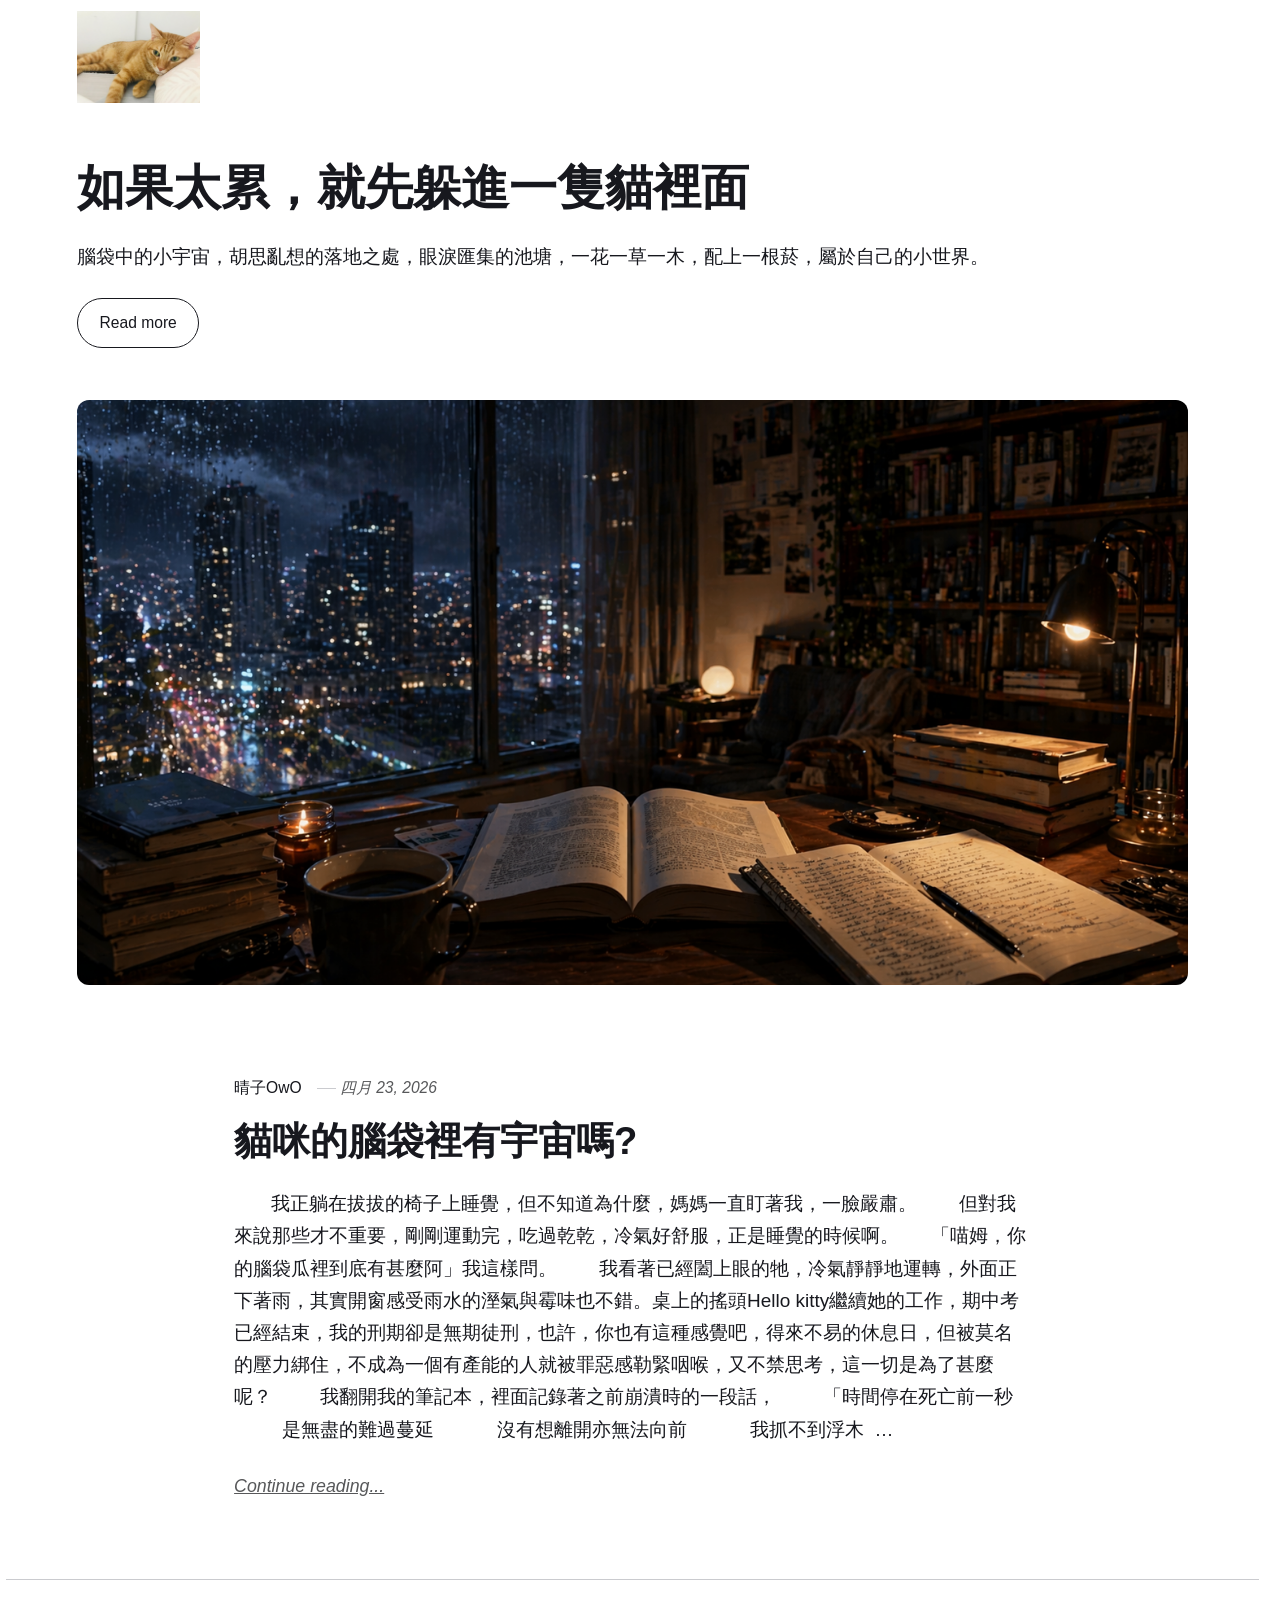
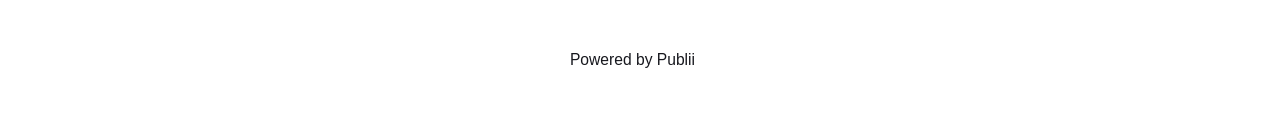
==== commit cc9bc8a8: "Updated from Publii" ====
--- a/index.html
+++ b/index.html
@@ -1,6 +1,6 @@
-<!DOCTYPE html><html lang="zh-tw"><head><meta charset="utf-8"><meta http-equiv="X-UA-Compatible" content="IE=edge"><meta name="viewport" content="width=device-width,initial-scale=1"><title>A place to rest and restart.</title><meta name="generator" content="Publii Open-Source CMS for Static Site"><link rel="canonical" href="./"><link rel="stylesheet" href="./assets/css/style.css?v=2110fdcc9616a96348b5f5ad11c64055"><script type="application/ld+json">{"@context":"http://schema.org","@type":"Organization","name":"A place to rest and restart.","url":"./"}</script><noscript><style>img[loading] {
+<!DOCTYPE html><html lang="zh-tw"><head><meta charset="utf-8"><meta http-equiv="X-UA-Compatible" content="IE=edge"><meta name="viewport" content="width=device-width,initial-scale=1"><title>A place to rest and restart.</title><meta name="generator" content="Publii Open-Source CMS for Static Site"><link rel="canonical" href="https://Nicole-030.github.io/my-blog/"><link rel="alternate" type="application/atom+xml" href="https://Nicole-030.github.io/my-blog/feed.xml" title="A place to rest and restart. - RSS"><link rel="alternate" type="application/json" href="https://Nicole-030.github.io/my-blog/feed.json" title="A place to rest and restart. - JSON"><meta property="og:title" content="A place to rest and restart."><meta property="og:image" content="https://Nicole-030.github.io/my-blog/media/website/ChatGPT-Image-Apr-24-2026-12_17_39-PM.png"><meta property="og:image:width" content="1402"><meta property="og:image:height" content="1122"><meta property="og:site_name" content="A place to rest and restart."><meta property="og:description" content=""><meta property="og:url" content="https://Nicole-030.github.io/my-blog/"><meta property="og:type" content="website"><link rel="stylesheet" href="https://Nicole-030.github.io/my-blog/assets/css/style.css?v=eb3dae44e820cde70559bf7cf7ce703f"><script type="application/ld+json">{"@context":"http://schema.org","@type":"Organization","name":"A place to rest and restart.","logo":"https://Nicole-030.github.io/my-blog/media/website/S__2793564.jpg","url":"https://Nicole-030.github.io/my-blog/"}</script><noscript><style>img[loading] {
                     opacity: 1;
-                }</style></noscript></head><body class="home-template"><header class="top js-header"><a class="logo" href="./">A place to rest and restart.</a></header><main><div class="hero hero--noimage"><header class="hero__content"><div class="wrapper"><h1>Discover My Blogging Journey: Adventures, Travels, and Hobbies!</h1><p>Join me as I share captivating stories, travel experiences, and dive into the joys of my favorite hobbies.</p><p><a href="#" class="btn">Read more</a></p></div></header></div><div class="wrapper feed"><article class="feed__item feed__item--centered"><div class="feed__content"><header><div class="feed__meta"><a href="./authors/qing-zi-owo/" class="feed__author">晴子OwO</a> <time datetime="2026-04-23T15:47" class="feed__date">四月 23, 2026</time></div><h2 class="feed__title"><a href="./mao-mi-de-nao-dai-li-you-yu-zhou-ma.html">貓咪的腦袋裡有宇宙嗎?</a></h2></header><p>&nbsp; &nbsp; &nbsp; &nbsp;我正躺在拔拔的椅子上睡覺，但不知道為什麼，媽媽一直盯著我，一臉嚴肅。 &nbsp; &nbsp; &nbsp; &nbsp;但對我來說那些才不重要，剛剛運動完，吃過乾乾，冷氣好舒服，正是睡覺的時候啊。 &nbsp; &nbsp; &nbsp;「喵姆，你的腦袋瓜裡到底有甚麼阿」我這樣問。 &nbsp; &nbsp; &nbsp; &nbsp;我看著已經闔上眼的牠，冷氣靜靜地運轉，外面正下著雨，其實開窗感受雨水的溼氣與霉味也不錯。桌上的搖頭Hello kitty繼續她的工作，期中考已經結束，我的刑期卻是無期徒刑，也許，你也有這種感覺吧，得來不易的休息日，但被莫名的壓力綁住，不成為一個有產能的人就被罪惡感勒緊咽喉，又不禁思考，這一切是為了甚麼呢？ &nbsp; &nbsp; &nbsp; &nbsp; 我翻開我的筆記本，裡面記錄著之前崩潰時的一段話， &nbsp; &nbsp; &nbsp; &nbsp; 「時間停在死亡前一秒 &nbsp; &nbsp; &nbsp; &nbsp; &nbsp; &nbsp;是無盡的難過蔓延 &nbsp; &nbsp; &nbsp; &nbsp; &nbsp; &nbsp;沒有想離開亦無法向前 &nbsp; &nbsp; &nbsp; &nbsp; &nbsp; &nbsp;我抓不到浮木 &nbsp;&hellip;</p><a href="./mao-mi-de-nao-dai-li-you-yu-zhou-ma.html" class="readmore feed__readmore">Continue reading...</a></div></article></div></main><footer class="footer"><div class="wrapper"><div class="footer__copyright">Powered by Publii</div><button id="backToTop" class="footer__bttop" aria-label="Back to top" title="Back to top"><svg width="20" height="20"><use xlink:href="./assets/svg/svg-map.svg#toparrow"/></svg></button></div></footer><script defer="defer" src="./assets/js/scripts.min.js?v=d0fc1030089a37f93a2d51bf6d07565c"></script><script>window.publiiThemeMenuConfig={mobileMenuMode:'sidebar',animationSpeed:300,submenuWidth: 'auto',doubleClickTime:500,mobileMenuExpandableSubmenus:true,relatedContainerForOverlayMenuSelector:'.top'};</script><script>var images = document.querySelectorAll('img[loading]');
+                }</style></noscript></head><body class="home-template"><header class="top js-header"><a class="logo" href="https://Nicole-030.github.io/my-blog/"><img src="https://Nicole-030.github.io/my-blog/media/website/S__2793564.jpg" alt="A place to rest and restart." width="4032" height="3024"></a></header><main><div class="hero"><header class="hero__content"><div class="wrapper"><h1>如果太累，就先躲進一隻貓裡面</h1><p>腦袋中的小宇宙，胡思亂想的落地之處，眼淚匯集的池塘，一花一草一木，配上一根菸，屬於自己的小世界。</p><p><a href="#" class="btn">Read more</a></p></div></header><figure class="hero__image"><div class="hero__image-wrapper"><img src="https://Nicole-030.github.io/my-blog/media/website/ChatGPT-Image-Apr-24-2026-12_25_46-PM.png" srcset="https://Nicole-030.github.io/my-blog/media/website/responsive/ChatGPT-Image-Apr-24-2026-12_25_46-PM-xs.png 640w, https://Nicole-030.github.io/my-blog/media/website/responsive/ChatGPT-Image-Apr-24-2026-12_25_46-PM-sm.png 768w, https://Nicole-030.github.io/my-blog/media/website/responsive/ChatGPT-Image-Apr-24-2026-12_25_46-PM-md.png 1024w, https://Nicole-030.github.io/my-blog/media/website/responsive/ChatGPT-Image-Apr-24-2026-12_25_46-PM-lg.png 1366w, https://Nicole-030.github.io/my-blog/media/website/responsive/ChatGPT-Image-Apr-24-2026-12_25_46-PM-xl.png 1600w, https://Nicole-030.github.io/my-blog/media/website/responsive/ChatGPT-Image-Apr-24-2026-12_25_46-PM-2xl.png 1920w" sizes="88vw" loading="eager" width="1672" height="941" alt="...充電中..."></div></figure></div><div class="wrapper feed"><article class="feed__item feed__item--centered"><div class="feed__content"><header><div class="feed__meta"><a href="https://Nicole-030.github.io/my-blog/authors/qing-zi-owo/" class="feed__author">晴子OwO</a> <time datetime="2026-04-23T15:47" class="feed__date">四月 23, 2026</time></div><h2 class="feed__title"><a href="https://Nicole-030.github.io/my-blog/mao-mi-de-nao-dai-li-you-yu-zhou-ma.html">貓咪的腦袋裡有宇宙嗎?</a></h2></header><p>&nbsp; &nbsp; &nbsp; &nbsp;我正躺在拔拔的椅子上睡覺，但不知道為什麼，媽媽一直盯著我，一臉嚴肅。 &nbsp; &nbsp; &nbsp; &nbsp;但對我來說那些才不重要，剛剛運動完，吃過乾乾，冷氣好舒服，正是睡覺的時候啊。 &nbsp; &nbsp; &nbsp;「喵姆，你的腦袋瓜裡到底有甚麼阿」我這樣問。 &nbsp; &nbsp; &nbsp; &nbsp;我看著已經闔上眼的牠，冷氣靜靜地運轉，外面正下著雨，其實開窗感受雨水的溼氣與霉味也不錯。桌上的搖頭Hello kitty繼續她的工作，期中考已經結束，我的刑期卻是無期徒刑，也許，你也有這種感覺吧，得來不易的休息日，但被莫名的壓力綁住，不成為一個有產能的人就被罪惡感勒緊咽喉，又不禁思考，這一切是為了甚麼呢？ &nbsp; &nbsp; &nbsp; &nbsp; 我翻開我的筆記本，裡面記錄著之前崩潰時的一段話， &nbsp; &nbsp; &nbsp; &nbsp; 「時間停在死亡前一秒 &nbsp; &nbsp; &nbsp; &nbsp; &nbsp; &nbsp;是無盡的難過蔓延 &nbsp; &nbsp; &nbsp; &nbsp; &nbsp; &nbsp;沒有想離開亦無法向前 &nbsp; &nbsp; &nbsp; &nbsp; &nbsp; &nbsp;我抓不到浮木 &nbsp;&hellip;</p><a href="https://Nicole-030.github.io/my-blog/mao-mi-de-nao-dai-li-you-yu-zhou-ma.html" class="readmore feed__readmore">Continue reading...</a></div></article></div></main><footer class="footer"><div class="wrapper"><div class="footer__copyright"><p>Powered by Publii</p></div><button id="backToTop" class="footer__bttop" aria-label="Back to top" title="Back to top"><svg width="20" height="20"><use xlink:href="https://Nicole-030.github.io/my-blog/assets/svg/svg-map.svg#toparrow"/></svg></button></div></footer><script defer="defer" src="https://Nicole-030.github.io/my-blog/assets/js/scripts.min.js?v=d0fc1030089a37f93a2d51bf6d07565c"></script><script>window.publiiThemeMenuConfig={mobileMenuMode:'sidebar',animationSpeed:300,submenuWidth: 'auto',doubleClickTime:500,mobileMenuExpandableSubmenus:true,relatedContainerForOverlayMenuSelector:'.top'};</script><script>var images = document.querySelectorAll('img[loading]');
         for (var i = 0; i < images.length; i++) {
             if (images[i].complete) {
                 images[i].classList.add('is-loaded');
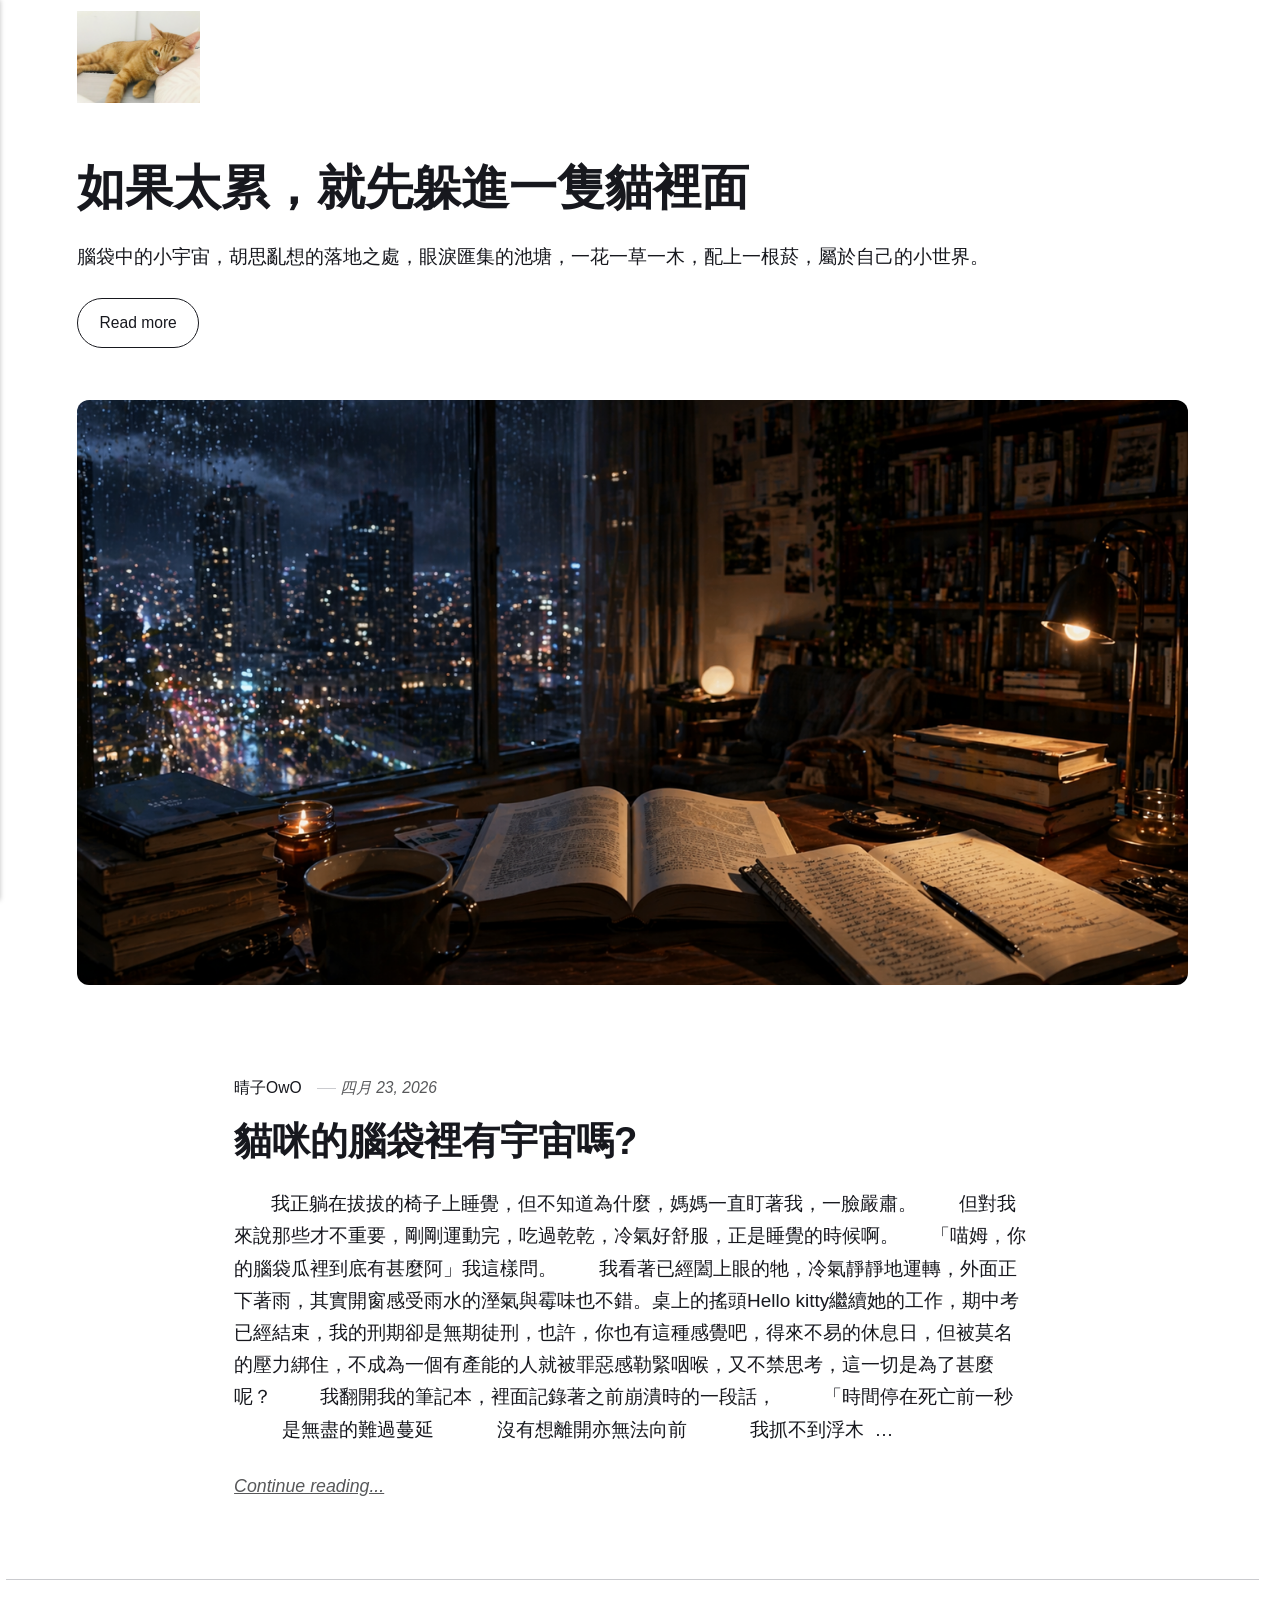
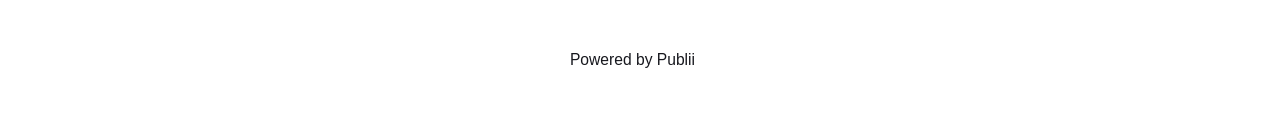
==== commit 89737f4f: "Updated from Publii" ====
--- a/index.html
+++ b/index.html
@@ -1,6 +1,6 @@
 <!DOCTYPE html><html lang="zh-tw"><head><meta charset="utf-8"><meta http-equiv="X-UA-Compatible" content="IE=edge"><meta name="viewport" content="width=device-width,initial-scale=1"><title>A place to rest and restart.</title><meta name="generator" content="Publii Open-Source CMS for Static Site"><link rel="canonical" href="https://Nicole-030.github.io/my-blog/"><link rel="alternate" type="application/atom+xml" href="https://Nicole-030.github.io/my-blog/feed.xml" title="A place to rest and restart. - RSS"><link rel="alternate" type="application/json" href="https://Nicole-030.github.io/my-blog/feed.json" title="A place to rest and restart. - JSON"><meta property="og:title" content="A place to rest and restart."><meta property="og:image" content="https://Nicole-030.github.io/my-blog/media/website/ChatGPT-Image-Apr-24-2026-12_17_39-PM.png"><meta property="og:image:width" content="1402"><meta property="og:image:height" content="1122"><meta property="og:site_name" content="A place to rest and restart."><meta property="og:description" content=""><meta property="og:url" content="https://Nicole-030.github.io/my-blog/"><meta property="og:type" content="website"><link rel="stylesheet" href="https://Nicole-030.github.io/my-blog/assets/css/style.css?v=eb3dae44e820cde70559bf7cf7ce703f"><script type="application/ld+json">{"@context":"http://schema.org","@type":"Organization","name":"A place to rest and restart.","logo":"https://Nicole-030.github.io/my-blog/media/website/S__2793564.jpg","url":"https://Nicole-030.github.io/my-blog/"}</script><noscript><style>img[loading] {
                     opacity: 1;
-                }</style></noscript></head><body class="home-template"><header class="top js-header"><a class="logo" href="https://Nicole-030.github.io/my-blog/"><img src="https://Nicole-030.github.io/my-blog/media/website/S__2793564.jpg" alt="A place to rest and restart." width="4032" height="3024"></a></header><main><div class="hero"><header class="hero__content"><div class="wrapper"><h1>如果太累，就先躲進一隻貓裡面</h1><p>腦袋中的小宇宙，胡思亂想的落地之處，眼淚匯集的池塘，一花一草一木，配上一根菸，屬於自己的小世界。</p><p><a href="#" class="btn">Read more</a></p></div></header><figure class="hero__image"><div class="hero__image-wrapper"><img src="https://Nicole-030.github.io/my-blog/media/website/ChatGPT-Image-Apr-24-2026-12_25_46-PM.png" srcset="https://Nicole-030.github.io/my-blog/media/website/responsive/ChatGPT-Image-Apr-24-2026-12_25_46-PM-xs.png 640w, https://Nicole-030.github.io/my-blog/media/website/responsive/ChatGPT-Image-Apr-24-2026-12_25_46-PM-sm.png 768w, https://Nicole-030.github.io/my-blog/media/website/responsive/ChatGPT-Image-Apr-24-2026-12_25_46-PM-md.png 1024w, https://Nicole-030.github.io/my-blog/media/website/responsive/ChatGPT-Image-Apr-24-2026-12_25_46-PM-lg.png 1366w, https://Nicole-030.github.io/my-blog/media/website/responsive/ChatGPT-Image-Apr-24-2026-12_25_46-PM-xl.png 1600w, https://Nicole-030.github.io/my-blog/media/website/responsive/ChatGPT-Image-Apr-24-2026-12_25_46-PM-2xl.png 1920w" sizes="88vw" loading="eager" width="1672" height="941" alt="...充電中..."></div></figure></div><div class="wrapper feed"><article class="feed__item feed__item--centered"><div class="feed__content"><header><div class="feed__meta"><a href="https://Nicole-030.github.io/my-blog/authors/qing-zi-owo/" class="feed__author">晴子OwO</a> <time datetime="2026-04-23T15:47" class="feed__date">四月 23, 2026</time></div><h2 class="feed__title"><a href="https://Nicole-030.github.io/my-blog/mao-mi-de-nao-dai-li-you-yu-zhou-ma.html">貓咪的腦袋裡有宇宙嗎?</a></h2></header><p>&nbsp; &nbsp; &nbsp; &nbsp;我正躺在拔拔的椅子上睡覺，但不知道為什麼，媽媽一直盯著我，一臉嚴肅。 &nbsp; &nbsp; &nbsp; &nbsp;但對我來說那些才不重要，剛剛運動完，吃過乾乾，冷氣好舒服，正是睡覺的時候啊。 &nbsp; &nbsp; &nbsp;「喵姆，你的腦袋瓜裡到底有甚麼阿」我這樣問。 &nbsp; &nbsp; &nbsp; &nbsp;我看著已經闔上眼的牠，冷氣靜靜地運轉，外面正下著雨，其實開窗感受雨水的溼氣與霉味也不錯。桌上的搖頭Hello kitty繼續她的工作，期中考已經結束，我的刑期卻是無期徒刑，也許，你也有這種感覺吧，得來不易的休息日，但被莫名的壓力綁住，不成為一個有產能的人就被罪惡感勒緊咽喉，又不禁思考，這一切是為了甚麼呢？ &nbsp; &nbsp; &nbsp; &nbsp; 我翻開我的筆記本，裡面記錄著之前崩潰時的一段話， &nbsp; &nbsp; &nbsp; &nbsp; 「時間停在死亡前一秒 &nbsp; &nbsp; &nbsp; &nbsp; &nbsp; &nbsp;是無盡的難過蔓延 &nbsp; &nbsp; &nbsp; &nbsp; &nbsp; &nbsp;沒有想離開亦無法向前 &nbsp; &nbsp; &nbsp; &nbsp; &nbsp; &nbsp;我抓不到浮木 &nbsp;&hellip;</p><a href="https://Nicole-030.github.io/my-blog/mao-mi-de-nao-dai-li-you-yu-zhou-ma.html" class="readmore feed__readmore">Continue reading...</a></div></article></div></main><footer class="footer"><div class="wrapper"><div class="footer__copyright"><p>Powered by Publii</p></div><button id="backToTop" class="footer__bttop" aria-label="Back to top" title="Back to top"><svg width="20" height="20"><use xlink:href="https://Nicole-030.github.io/my-blog/assets/svg/svg-map.svg#toparrow"/></svg></button></div></footer><script defer="defer" src="https://Nicole-030.github.io/my-blog/assets/js/scripts.min.js?v=d0fc1030089a37f93a2d51bf6d07565c"></script><script>window.publiiThemeMenuConfig={mobileMenuMode:'sidebar',animationSpeed:300,submenuWidth: 'auto',doubleClickTime:500,mobileMenuExpandableSubmenus:true,relatedContainerForOverlayMenuSelector:'.top'};</script><script>var images = document.querySelectorAll('img[loading]');
+                }</style></noscript></head><body class="home-template"><header class="top js-header"><a class="logo" href="https://Nicole-030.github.io/my-blog/"><img src="https://Nicole-030.github.io/my-blog/media/website/S__2793564.jpg" alt="A place to rest and restart." width="4032" height="3024"></a><nav class="navbar js-navbar"><button class="navbar__toggle js-toggle" aria-label="Menu" aria-haspopup="true" aria-expanded="false"><span class="navbar__toggle-box"><span class="navbar__toggle-inner">Menu</span></span></button><ul class="navbar__menu"></ul></nav></header><main><div class="hero"><header class="hero__content"><div class="wrapper"><h1>如果太累，就先躲進一隻貓裡面</h1><p>腦袋中的小宇宙，胡思亂想的落地之處，眼淚匯集的池塘，一花一草一木，配上一根菸，屬於自己的小世界。</p><p><a href="#" class="btn">Read more</a></p></div></header><figure class="hero__image"><div class="hero__image-wrapper"><img src="https://Nicole-030.github.io/my-blog/media/website/ChatGPT-Image-Apr-24-2026-12_25_46-PM.png" srcset="https://Nicole-030.github.io/my-blog/media/website/responsive/ChatGPT-Image-Apr-24-2026-12_25_46-PM-xs.png 640w, https://Nicole-030.github.io/my-blog/media/website/responsive/ChatGPT-Image-Apr-24-2026-12_25_46-PM-sm.png 768w, https://Nicole-030.github.io/my-blog/media/website/responsive/ChatGPT-Image-Apr-24-2026-12_25_46-PM-md.png 1024w, https://Nicole-030.github.io/my-blog/media/website/responsive/ChatGPT-Image-Apr-24-2026-12_25_46-PM-lg.png 1366w, https://Nicole-030.github.io/my-blog/media/website/responsive/ChatGPT-Image-Apr-24-2026-12_25_46-PM-xl.png 1600w, https://Nicole-030.github.io/my-blog/media/website/responsive/ChatGPT-Image-Apr-24-2026-12_25_46-PM-2xl.png 1920w" sizes="88vw" loading="eager" width="1672" height="941" alt="...充電中..."></div></figure></div><div class="wrapper feed"><article class="feed__item feed__item--centered"><div class="feed__content"><header><div class="feed__meta"><a href="https://Nicole-030.github.io/my-blog/authors/qing-zi-owo/" class="feed__author">晴子OwO</a> <time datetime="2026-04-23T15:47" class="feed__date">四月 23, 2026</time></div><h2 class="feed__title"><a href="https://Nicole-030.github.io/my-blog/mao-mi-de-nao-dai-li-you-yu-zhou-ma.html">貓咪的腦袋裡有宇宙嗎?</a></h2></header><p>&nbsp; &nbsp; &nbsp; &nbsp;我正躺在拔拔的椅子上睡覺，但不知道為什麼，媽媽一直盯著我，一臉嚴肅。 &nbsp; &nbsp; &nbsp; &nbsp;但對我來說那些才不重要，剛剛運動完，吃過乾乾，冷氣好舒服，正是睡覺的時候啊。 &nbsp; &nbsp; &nbsp;「喵姆，你的腦袋瓜裡到底有甚麼阿」我這樣問。 &nbsp; &nbsp; &nbsp; &nbsp;我看著已經闔上眼的牠，冷氣靜靜地運轉，外面正下著雨，其實開窗感受雨水的溼氣與霉味也不錯。桌上的搖頭Hello kitty繼續她的工作，期中考已經結束，我的刑期卻是無期徒刑，也許，你也有這種感覺吧，得來不易的休息日，但被莫名的壓力綁住，不成為一個有產能的人就被罪惡感勒緊咽喉，又不禁思考，這一切是為了甚麼呢？ &nbsp; &nbsp; &nbsp; &nbsp; 我翻開我的筆記本，裡面記錄著之前崩潰時的一段話， &nbsp; &nbsp; &nbsp; &nbsp; 「時間停在死亡前一秒 &nbsp; &nbsp; &nbsp; &nbsp; &nbsp; &nbsp;是無盡的難過蔓延 &nbsp; &nbsp; &nbsp; &nbsp; &nbsp; &nbsp;沒有想離開亦無法向前 &nbsp; &nbsp; &nbsp; &nbsp; &nbsp; &nbsp;我抓不到浮木 &nbsp;&hellip;</p><a href="https://Nicole-030.github.io/my-blog/mao-mi-de-nao-dai-li-you-yu-zhou-ma.html" class="readmore feed__readmore">Continue reading...</a></div></article></div></main><footer class="footer"><div class="wrapper"><div class="footer__copyright"><p>Powered by Publii</p></div><button id="backToTop" class="footer__bttop" aria-label="Back to top" title="Back to top"><svg width="20" height="20"><use xlink:href="https://Nicole-030.github.io/my-blog/assets/svg/svg-map.svg#toparrow"/></svg></button></div></footer><script defer="defer" src="https://Nicole-030.github.io/my-blog/assets/js/scripts.min.js?v=d0fc1030089a37f93a2d51bf6d07565c"></script><script>window.publiiThemeMenuConfig={mobileMenuMode:'sidebar',animationSpeed:300,submenuWidth: 'auto',doubleClickTime:500,mobileMenuExpandableSubmenus:true,relatedContainerForOverlayMenuSelector:'.top'};</script><script>var images = document.querySelectorAll('img[loading]');
         for (var i = 0; i < images.length; i++) {
             if (images[i].complete) {
                 images[i].classList.add('is-loaded');
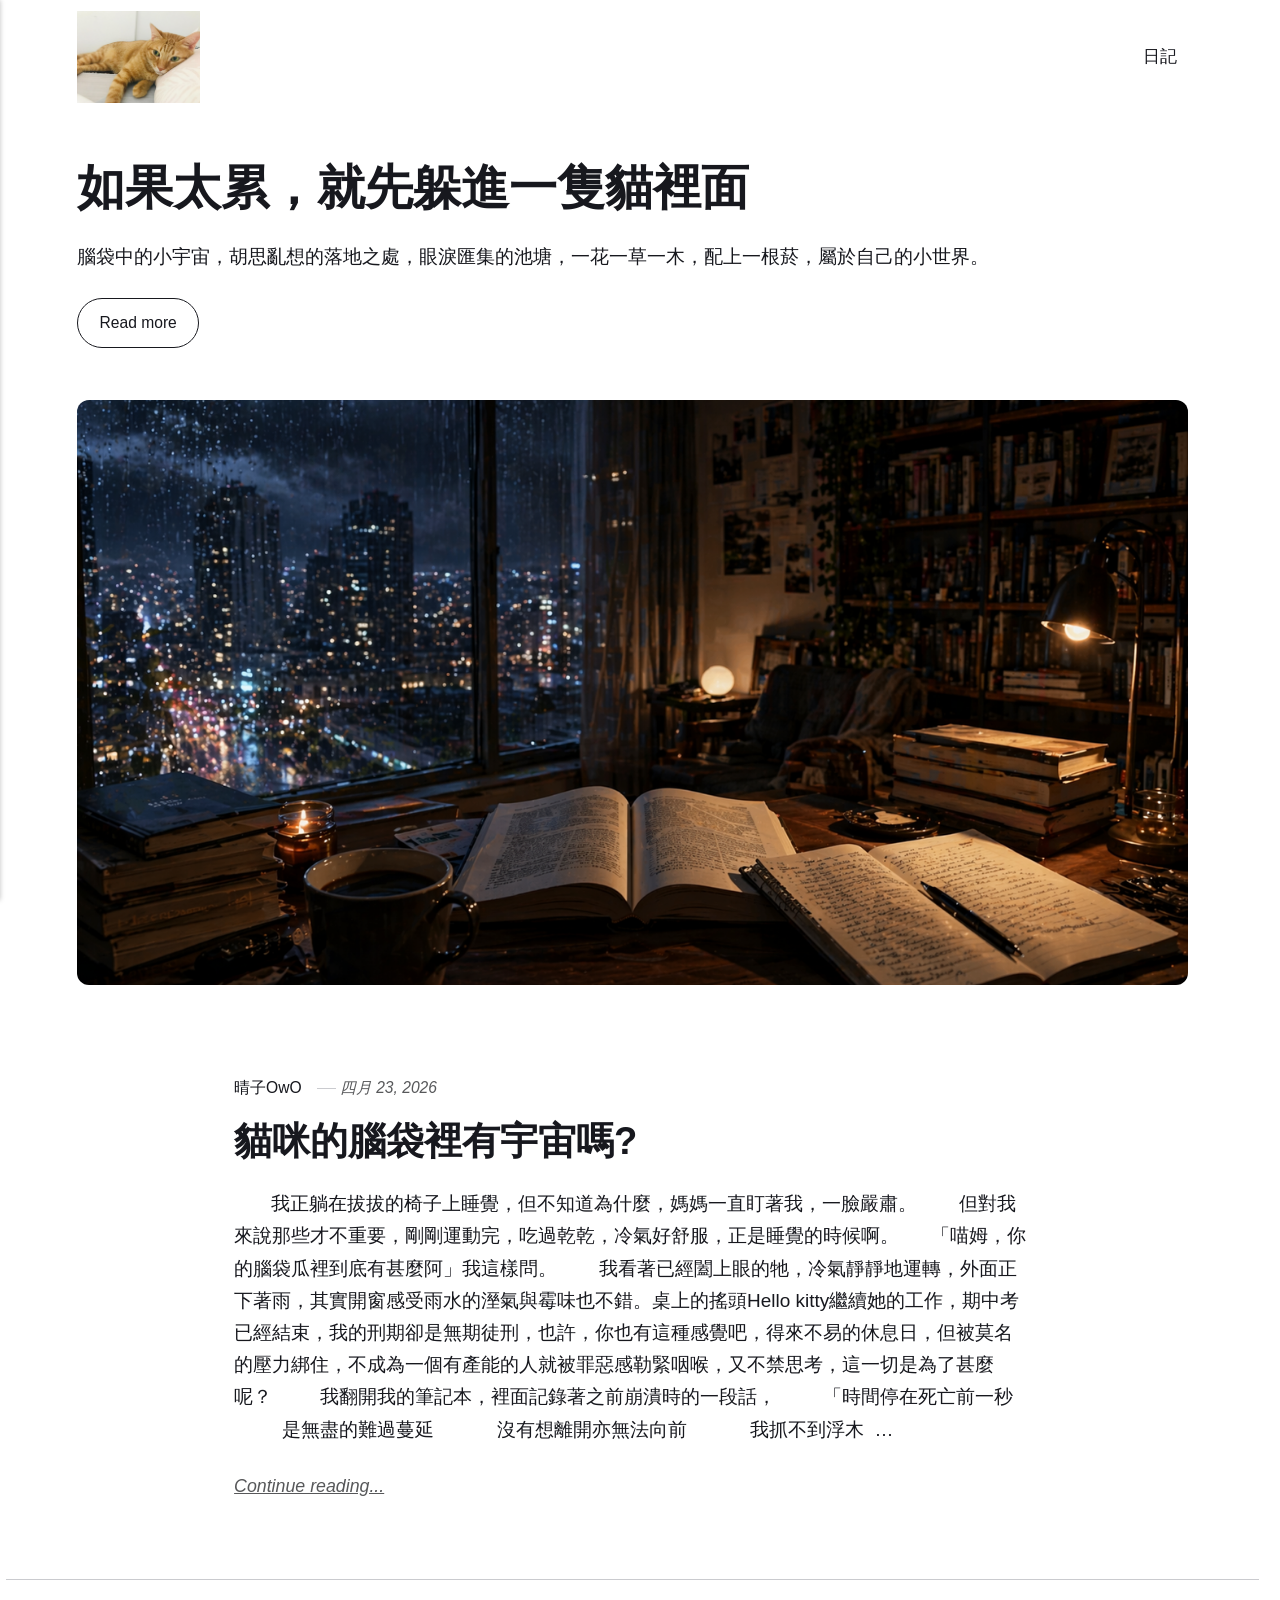
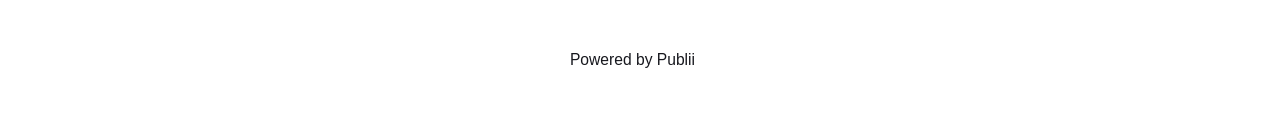
==== commit 8b519d25: "Updated from Publii" ====
--- a/index.html
+++ b/index.html
@@ -1,6 +1,6 @@
 <!DOCTYPE html><html lang="zh-tw"><head><meta charset="utf-8"><meta http-equiv="X-UA-Compatible" content="IE=edge"><meta name="viewport" content="width=device-width,initial-scale=1"><title>A place to rest and restart.</title><meta name="generator" content="Publii Open-Source CMS for Static Site"><link rel="canonical" href="https://Nicole-030.github.io/my-blog/"><link rel="alternate" type="application/atom+xml" href="https://Nicole-030.github.io/my-blog/feed.xml" title="A place to rest and restart. - RSS"><link rel="alternate" type="application/json" href="https://Nicole-030.github.io/my-blog/feed.json" title="A place to rest and restart. - JSON"><meta property="og:title" content="A place to rest and restart."><meta property="og:image" content="https://Nicole-030.github.io/my-blog/media/website/ChatGPT-Image-Apr-24-2026-12_17_39-PM.png"><meta property="og:image:width" content="1402"><meta property="og:image:height" content="1122"><meta property="og:site_name" content="A place to rest and restart."><meta property="og:description" content=""><meta property="og:url" content="https://Nicole-030.github.io/my-blog/"><meta property="og:type" content="website"><link rel="stylesheet" href="https://Nicole-030.github.io/my-blog/assets/css/style.css?v=eb3dae44e820cde70559bf7cf7ce703f"><script type="application/ld+json">{"@context":"http://schema.org","@type":"Organization","name":"A place to rest and restart.","logo":"https://Nicole-030.github.io/my-blog/media/website/S__2793564.jpg","url":"https://Nicole-030.github.io/my-blog/"}</script><noscript><style>img[loading] {
                     opacity: 1;
-                }</style></noscript></head><body class="home-template"><header class="top js-header"><a class="logo" href="https://Nicole-030.github.io/my-blog/"><img src="https://Nicole-030.github.io/my-blog/media/website/S__2793564.jpg" alt="A place to rest and restart." width="4032" height="3024"></a><nav class="navbar js-navbar"><button class="navbar__toggle js-toggle" aria-label="Menu" aria-haspopup="true" aria-expanded="false"><span class="navbar__toggle-box"><span class="navbar__toggle-inner">Menu</span></span></button><ul class="navbar__menu"></ul></nav></header><main><div class="hero"><header class="hero__content"><div class="wrapper"><h1>如果太累，就先躲進一隻貓裡面</h1><p>腦袋中的小宇宙，胡思亂想的落地之處，眼淚匯集的池塘，一花一草一木，配上一根菸，屬於自己的小世界。</p><p><a href="#" class="btn">Read more</a></p></div></header><figure class="hero__image"><div class="hero__image-wrapper"><img src="https://Nicole-030.github.io/my-blog/media/website/ChatGPT-Image-Apr-24-2026-12_25_46-PM.png" srcset="https://Nicole-030.github.io/my-blog/media/website/responsive/ChatGPT-Image-Apr-24-2026-12_25_46-PM-xs.png 640w, https://Nicole-030.github.io/my-blog/media/website/responsive/ChatGPT-Image-Apr-24-2026-12_25_46-PM-sm.png 768w, https://Nicole-030.github.io/my-blog/media/website/responsive/ChatGPT-Image-Apr-24-2026-12_25_46-PM-md.png 1024w, https://Nicole-030.github.io/my-blog/media/website/responsive/ChatGPT-Image-Apr-24-2026-12_25_46-PM-lg.png 1366w, https://Nicole-030.github.io/my-blog/media/website/responsive/ChatGPT-Image-Apr-24-2026-12_25_46-PM-xl.png 1600w, https://Nicole-030.github.io/my-blog/media/website/responsive/ChatGPT-Image-Apr-24-2026-12_25_46-PM-2xl.png 1920w" sizes="88vw" loading="eager" width="1672" height="941" alt="...充電中..."></div></figure></div><div class="wrapper feed"><article class="feed__item feed__item--centered"><div class="feed__content"><header><div class="feed__meta"><a href="https://Nicole-030.github.io/my-blog/authors/qing-zi-owo/" class="feed__author">晴子OwO</a> <time datetime="2026-04-23T15:47" class="feed__date">四月 23, 2026</time></div><h2 class="feed__title"><a href="https://Nicole-030.github.io/my-blog/mao-mi-de-nao-dai-li-you-yu-zhou-ma.html">貓咪的腦袋裡有宇宙嗎?</a></h2></header><p>&nbsp; &nbsp; &nbsp; &nbsp;我正躺在拔拔的椅子上睡覺，但不知道為什麼，媽媽一直盯著我，一臉嚴肅。 &nbsp; &nbsp; &nbsp; &nbsp;但對我來說那些才不重要，剛剛運動完，吃過乾乾，冷氣好舒服，正是睡覺的時候啊。 &nbsp; &nbsp; &nbsp;「喵姆，你的腦袋瓜裡到底有甚麼阿」我這樣問。 &nbsp; &nbsp; &nbsp; &nbsp;我看著已經闔上眼的牠，冷氣靜靜地運轉，外面正下著雨，其實開窗感受雨水的溼氣與霉味也不錯。桌上的搖頭Hello kitty繼續她的工作，期中考已經結束，我的刑期卻是無期徒刑，也許，你也有這種感覺吧，得來不易的休息日，但被莫名的壓力綁住，不成為一個有產能的人就被罪惡感勒緊咽喉，又不禁思考，這一切是為了甚麼呢？ &nbsp; &nbsp; &nbsp; &nbsp; 我翻開我的筆記本，裡面記錄著之前崩潰時的一段話， &nbsp; &nbsp; &nbsp; &nbsp; 「時間停在死亡前一秒 &nbsp; &nbsp; &nbsp; &nbsp; &nbsp; &nbsp;是無盡的難過蔓延 &nbsp; &nbsp; &nbsp; &nbsp; &nbsp; &nbsp;沒有想離開亦無法向前 &nbsp; &nbsp; &nbsp; &nbsp; &nbsp; &nbsp;我抓不到浮木 &nbsp;&hellip;</p><a href="https://Nicole-030.github.io/my-blog/mao-mi-de-nao-dai-li-you-yu-zhou-ma.html" class="readmore feed__readmore">Continue reading...</a></div></article></div></main><footer class="footer"><div class="wrapper"><div class="footer__copyright"><p>Powered by Publii</p></div><button id="backToTop" class="footer__bttop" aria-label="Back to top" title="Back to top"><svg width="20" height="20"><use xlink:href="https://Nicole-030.github.io/my-blog/assets/svg/svg-map.svg#toparrow"/></svg></button></div></footer><script defer="defer" src="https://Nicole-030.github.io/my-blog/assets/js/scripts.min.js?v=d0fc1030089a37f93a2d51bf6d07565c"></script><script>window.publiiThemeMenuConfig={mobileMenuMode:'sidebar',animationSpeed:300,submenuWidth: 'auto',doubleClickTime:500,mobileMenuExpandableSubmenus:true,relatedContainerForOverlayMenuSelector:'.top'};</script><script>var images = document.querySelectorAll('img[loading]');
+                }</style></noscript></head><body class="home-template"><header class="top js-header"><a class="logo" href="https://Nicole-030.github.io/my-blog/"><img src="https://Nicole-030.github.io/my-blog/media/website/S__2793564.jpg" alt="A place to rest and restart." width="4032" height="3024"></a><nav class="navbar js-navbar"><button class="navbar__toggle js-toggle" aria-label="Menu" aria-haspopup="true" aria-expanded="false"><span class="navbar__toggle-box"><span class="navbar__toggle-inner">Menu</span></span></button><ul class="navbar__menu"><li><a href="https://Nicole-030.github.io/my-blog/mao-mi-de-nao-dai-li-you-yu-zhou-ma.html" target="_self">日記</a></li></ul></nav></header><main><div class="hero"><header class="hero__content"><div class="wrapper"><h1>如果太累，就先躲進一隻貓裡面</h1><p>腦袋中的小宇宙，胡思亂想的落地之處，眼淚匯集的池塘，一花一草一木，配上一根菸，屬於自己的小世界。</p><p><a href="#" class="btn">Read more</a></p></div></header><figure class="hero__image"><div class="hero__image-wrapper"><img src="https://Nicole-030.github.io/my-blog/media/website/ChatGPT-Image-Apr-24-2026-12_25_46-PM.png" srcset="https://Nicole-030.github.io/my-blog/media/website/responsive/ChatGPT-Image-Apr-24-2026-12_25_46-PM-xs.png 640w, https://Nicole-030.github.io/my-blog/media/website/responsive/ChatGPT-Image-Apr-24-2026-12_25_46-PM-sm.png 768w, https://Nicole-030.github.io/my-blog/media/website/responsive/ChatGPT-Image-Apr-24-2026-12_25_46-PM-md.png 1024w, https://Nicole-030.github.io/my-blog/media/website/responsive/ChatGPT-Image-Apr-24-2026-12_25_46-PM-lg.png 1366w, https://Nicole-030.github.io/my-blog/media/website/responsive/ChatGPT-Image-Apr-24-2026-12_25_46-PM-xl.png 1600w, https://Nicole-030.github.io/my-blog/media/website/responsive/ChatGPT-Image-Apr-24-2026-12_25_46-PM-2xl.png 1920w" sizes="88vw" loading="eager" width="1672" height="941" alt="...充電中..."></div></figure></div><div class="wrapper feed"><article class="feed__item feed__item--centered"><div class="feed__content"><header><div class="feed__meta"><a href="https://Nicole-030.github.io/my-blog/authors/qing-zi-owo/" class="feed__author">晴子OwO</a> <time datetime="2026-04-23T15:47" class="feed__date">四月 23, 2026</time></div><h2 class="feed__title"><a href="https://Nicole-030.github.io/my-blog/mao-mi-de-nao-dai-li-you-yu-zhou-ma.html">貓咪的腦袋裡有宇宙嗎?</a></h2></header><p>&nbsp; &nbsp; &nbsp; &nbsp;我正躺在拔拔的椅子上睡覺，但不知道為什麼，媽媽一直盯著我，一臉嚴肅。 &nbsp; &nbsp; &nbsp; &nbsp;但對我來說那些才不重要，剛剛運動完，吃過乾乾，冷氣好舒服，正是睡覺的時候啊。 &nbsp; &nbsp; &nbsp;「喵姆，你的腦袋瓜裡到底有甚麼阿」我這樣問。 &nbsp; &nbsp; &nbsp; &nbsp;我看著已經闔上眼的牠，冷氣靜靜地運轉，外面正下著雨，其實開窗感受雨水的溼氣與霉味也不錯。桌上的搖頭Hello kitty繼續她的工作，期中考已經結束，我的刑期卻是無期徒刑，也許，你也有這種感覺吧，得來不易的休息日，但被莫名的壓力綁住，不成為一個有產能的人就被罪惡感勒緊咽喉，又不禁思考，這一切是為了甚麼呢？ &nbsp; &nbsp; &nbsp; &nbsp; 我翻開我的筆記本，裡面記錄著之前崩潰時的一段話， &nbsp; &nbsp; &nbsp; &nbsp; 「時間停在死亡前一秒 &nbsp; &nbsp; &nbsp; &nbsp; &nbsp; &nbsp;是無盡的難過蔓延 &nbsp; &nbsp; &nbsp; &nbsp; &nbsp; &nbsp;沒有想離開亦無法向前 &nbsp; &nbsp; &nbsp; &nbsp; &nbsp; &nbsp;我抓不到浮木 &nbsp;&hellip;</p><a href="https://Nicole-030.github.io/my-blog/mao-mi-de-nao-dai-li-you-yu-zhou-ma.html" class="readmore feed__readmore">Continue reading...</a></div></article></div></main><footer class="footer"><div class="wrapper"><div class="footer__copyright"><p>Powered by Publii</p></div><button id="backToTop" class="footer__bttop" aria-label="Back to top" title="Back to top"><svg width="20" height="20"><use xlink:href="https://Nicole-030.github.io/my-blog/assets/svg/svg-map.svg#toparrow"/></svg></button></div></footer><script defer="defer" src="https://Nicole-030.github.io/my-blog/assets/js/scripts.min.js?v=d0fc1030089a37f93a2d51bf6d07565c"></script><script>window.publiiThemeMenuConfig={mobileMenuMode:'sidebar',animationSpeed:300,submenuWidth: 'auto',doubleClickTime:500,mobileMenuExpandableSubmenus:true,relatedContainerForOverlayMenuSelector:'.top'};</script><script>var images = document.querySelectorAll('img[loading]');
         for (var i = 0; i < images.length; i++) {
             if (images[i].complete) {
                 images[i].classList.add('is-loaded');
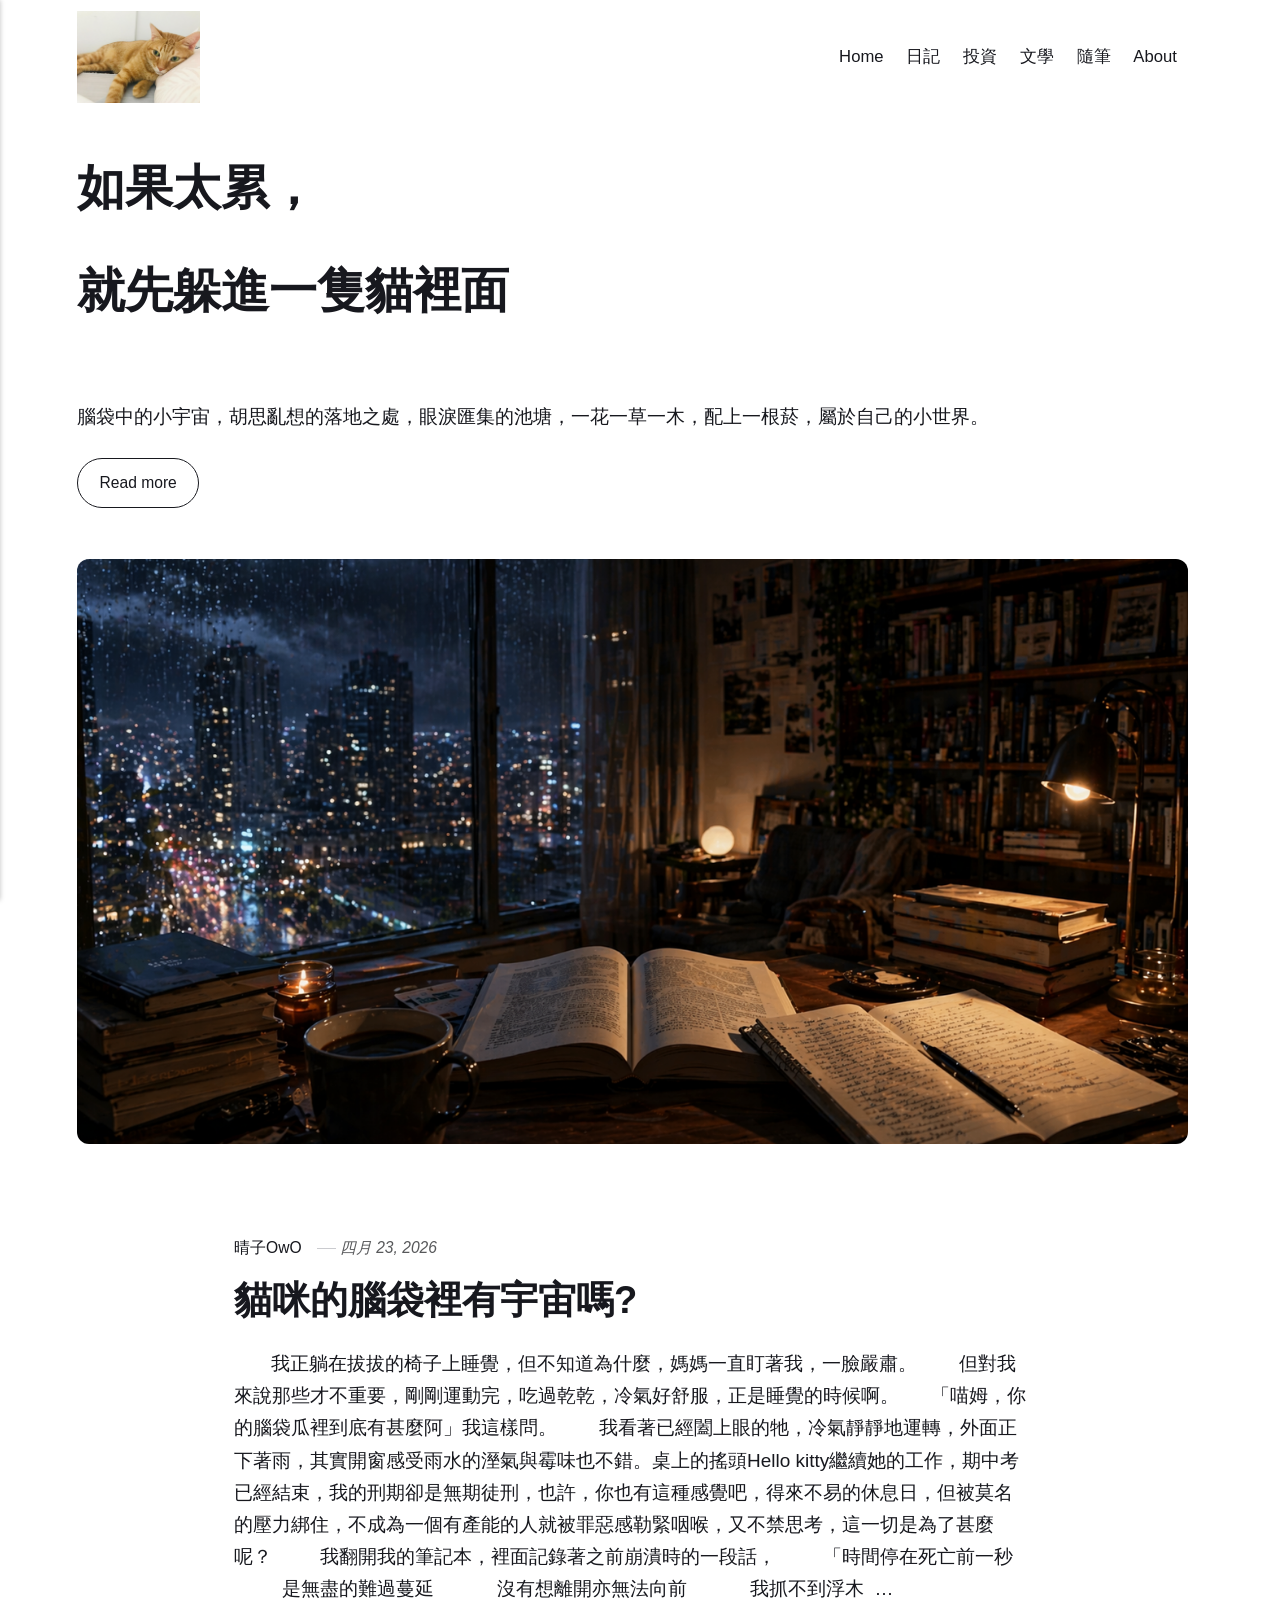
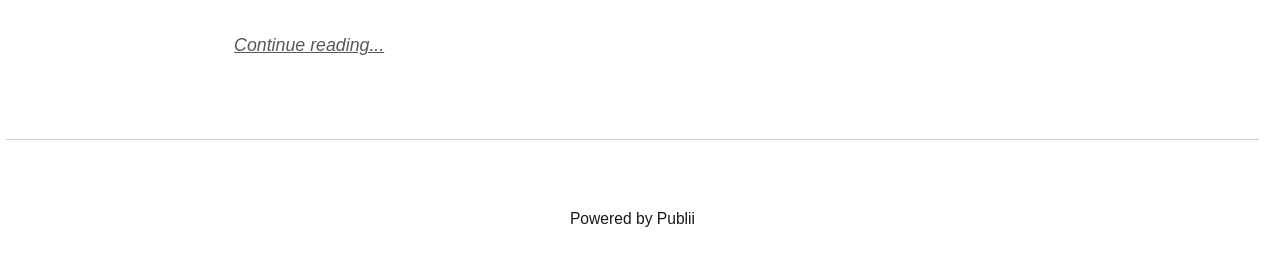
==== commit c1feb1a8: "Updated from Publii" ====
--- a/index.html
+++ b/index.html
@@ -1,6 +1,6 @@
 <!DOCTYPE html><html lang="zh-tw"><head><meta charset="utf-8"><meta http-equiv="X-UA-Compatible" content="IE=edge"><meta name="viewport" content="width=device-width,initial-scale=1"><title>A place to rest and restart.</title><meta name="generator" content="Publii Open-Source CMS for Static Site"><link rel="canonical" href="https://Nicole-030.github.io/my-blog/"><link rel="alternate" type="application/atom+xml" href="https://Nicole-030.github.io/my-blog/feed.xml" title="A place to rest and restart. - RSS"><link rel="alternate" type="application/json" href="https://Nicole-030.github.io/my-blog/feed.json" title="A place to rest and restart. - JSON"><meta property="og:title" content="A place to rest and restart."><meta property="og:image" content="https://Nicole-030.github.io/my-blog/media/website/ChatGPT-Image-Apr-24-2026-12_17_39-PM.png"><meta property="og:image:width" content="1402"><meta property="og:image:height" content="1122"><meta property="og:site_name" content="A place to rest and restart."><meta property="og:description" content=""><meta property="og:url" content="https://Nicole-030.github.io/my-blog/"><meta property="og:type" content="website"><link rel="stylesheet" href="https://Nicole-030.github.io/my-blog/assets/css/style.css?v=eb3dae44e820cde70559bf7cf7ce703f"><script type="application/ld+json">{"@context":"http://schema.org","@type":"Organization","name":"A place to rest and restart.","logo":"https://Nicole-030.github.io/my-blog/media/website/S__2793564.jpg","url":"https://Nicole-030.github.io/my-blog/"}</script><noscript><style>img[loading] {
                     opacity: 1;
-                }</style></noscript></head><body class="home-template"><header class="top js-header"><a class="logo" href="https://Nicole-030.github.io/my-blog/"><img src="https://Nicole-030.github.io/my-blog/media/website/S__2793564.jpg" alt="A place to rest and restart." width="4032" height="3024"></a><nav class="navbar js-navbar"><button class="navbar__toggle js-toggle" aria-label="Menu" aria-haspopup="true" aria-expanded="false"><span class="navbar__toggle-box"><span class="navbar__toggle-inner">Menu</span></span></button><ul class="navbar__menu"><li><a href="https://Nicole-030.github.io/my-blog/mao-mi-de-nao-dai-li-you-yu-zhou-ma.html" target="_self">日記</a></li></ul></nav></header><main><div class="hero"><header class="hero__content"><div class="wrapper"><h1>如果太累，就先躲進一隻貓裡面</h1><p>腦袋中的小宇宙，胡思亂想的落地之處，眼淚匯集的池塘，一花一草一木，配上一根菸，屬於自己的小世界。</p><p><a href="#" class="btn">Read more</a></p></div></header><figure class="hero__image"><div class="hero__image-wrapper"><img src="https://Nicole-030.github.io/my-blog/media/website/ChatGPT-Image-Apr-24-2026-12_25_46-PM.png" srcset="https://Nicole-030.github.io/my-blog/media/website/responsive/ChatGPT-Image-Apr-24-2026-12_25_46-PM-xs.png 640w, https://Nicole-030.github.io/my-blog/media/website/responsive/ChatGPT-Image-Apr-24-2026-12_25_46-PM-sm.png 768w, https://Nicole-030.github.io/my-blog/media/website/responsive/ChatGPT-Image-Apr-24-2026-12_25_46-PM-md.png 1024w, https://Nicole-030.github.io/my-blog/media/website/responsive/ChatGPT-Image-Apr-24-2026-12_25_46-PM-lg.png 1366w, https://Nicole-030.github.io/my-blog/media/website/responsive/ChatGPT-Image-Apr-24-2026-12_25_46-PM-xl.png 1600w, https://Nicole-030.github.io/my-blog/media/website/responsive/ChatGPT-Image-Apr-24-2026-12_25_46-PM-2xl.png 1920w" sizes="88vw" loading="eager" width="1672" height="941" alt="...充電中..."></div></figure></div><div class="wrapper feed"><article class="feed__item feed__item--centered"><div class="feed__content"><header><div class="feed__meta"><a href="https://Nicole-030.github.io/my-blog/authors/qing-zi-owo/" class="feed__author">晴子OwO</a> <time datetime="2026-04-23T15:47" class="feed__date">四月 23, 2026</time></div><h2 class="feed__title"><a href="https://Nicole-030.github.io/my-blog/mao-mi-de-nao-dai-li-you-yu-zhou-ma.html">貓咪的腦袋裡有宇宙嗎?</a></h2></header><p>&nbsp; &nbsp; &nbsp; &nbsp;我正躺在拔拔的椅子上睡覺，但不知道為什麼，媽媽一直盯著我，一臉嚴肅。 &nbsp; &nbsp; &nbsp; &nbsp;但對我來說那些才不重要，剛剛運動完，吃過乾乾，冷氣好舒服，正是睡覺的時候啊。 &nbsp; &nbsp; &nbsp;「喵姆，你的腦袋瓜裡到底有甚麼阿」我這樣問。 &nbsp; &nbsp; &nbsp; &nbsp;我看著已經闔上眼的牠，冷氣靜靜地運轉，外面正下著雨，其實開窗感受雨水的溼氣與霉味也不錯。桌上的搖頭Hello kitty繼續她的工作，期中考已經結束，我的刑期卻是無期徒刑，也許，你也有這種感覺吧，得來不易的休息日，但被莫名的壓力綁住，不成為一個有產能的人就被罪惡感勒緊咽喉，又不禁思考，這一切是為了甚麼呢？ &nbsp; &nbsp; &nbsp; &nbsp; 我翻開我的筆記本，裡面記錄著之前崩潰時的一段話， &nbsp; &nbsp; &nbsp; &nbsp; 「時間停在死亡前一秒 &nbsp; &nbsp; &nbsp; &nbsp; &nbsp; &nbsp;是無盡的難過蔓延 &nbsp; &nbsp; &nbsp; &nbsp; &nbsp; &nbsp;沒有想離開亦無法向前 &nbsp; &nbsp; &nbsp; &nbsp; &nbsp; &nbsp;我抓不到浮木 &nbsp;&hellip;</p><a href="https://Nicole-030.github.io/my-blog/mao-mi-de-nao-dai-li-you-yu-zhou-ma.html" class="readmore feed__readmore">Continue reading...</a></div></article></div></main><footer class="footer"><div class="wrapper"><div class="footer__copyright"><p>Powered by Publii</p></div><button id="backToTop" class="footer__bttop" aria-label="Back to top" title="Back to top"><svg width="20" height="20"><use xlink:href="https://Nicole-030.github.io/my-blog/assets/svg/svg-map.svg#toparrow"/></svg></button></div></footer><script defer="defer" src="https://Nicole-030.github.io/my-blog/assets/js/scripts.min.js?v=d0fc1030089a37f93a2d51bf6d07565c"></script><script>window.publiiThemeMenuConfig={mobileMenuMode:'sidebar',animationSpeed:300,submenuWidth: 'auto',doubleClickTime:500,mobileMenuExpandableSubmenus:true,relatedContainerForOverlayMenuSelector:'.top'};</script><script>var images = document.querySelectorAll('img[loading]');
+                }</style></noscript></head><body class="home-template"><header class="top js-header"><a class="logo" href="https://Nicole-030.github.io/my-blog/"><img src="https://Nicole-030.github.io/my-blog/media/website/S__2793564.jpg" alt="A place to rest and restart." width="4032" height="3024"></a><nav class="navbar js-navbar"><button class="navbar__toggle js-toggle" aria-label="Menu" aria-haspopup="true" aria-expanded="false"><span class="navbar__toggle-box"><span class="navbar__toggle-inner">Menu</span></span></button><ul class="navbar__menu"><li class="active"><a href="https://Nicole-030.github.io/my-blog/" target="_self">Home</a></li><li><a href="https://Nicole-030.github.io/my-blog/" target="_self">日記</a></li><li><a href="https://Nicole-030.github.io/my-blog/" target="_self">投資</a></li><li><a href="https://Nicole-030.github.io/my-blog/" target="_self">文學</a></li><li><a href="https://Nicole-030.github.io/my-blog/" target="_self">隨筆</a></li><li><a href="https://Nicole-030.github.io/my-blog/" target="_self">About</a></li></ul></nav></header><main><div class="hero"><header class="hero__content"><div class="wrapper"><h1>如果太累，</h1><h1>就先躲進一隻貓裡面</h1><p> </p><p>腦袋中的小宇宙，胡思亂想的落地之處，眼淚匯集的池塘，一花一草一木，配上一根菸，屬於自己的小世界。</p><p><a href="#" class="btn">Read more</a></p></div></header><figure class="hero__image"><div class="hero__image-wrapper"><img src="https://Nicole-030.github.io/my-blog/media/website/ChatGPT-Image-Apr-24-2026-12_25_46-PM.png" srcset="https://Nicole-030.github.io/my-blog/media/website/responsive/ChatGPT-Image-Apr-24-2026-12_25_46-PM-xs.png 640w, https://Nicole-030.github.io/my-blog/media/website/responsive/ChatGPT-Image-Apr-24-2026-12_25_46-PM-sm.png 768w, https://Nicole-030.github.io/my-blog/media/website/responsive/ChatGPT-Image-Apr-24-2026-12_25_46-PM-md.png 1024w, https://Nicole-030.github.io/my-blog/media/website/responsive/ChatGPT-Image-Apr-24-2026-12_25_46-PM-lg.png 1366w, https://Nicole-030.github.io/my-blog/media/website/responsive/ChatGPT-Image-Apr-24-2026-12_25_46-PM-xl.png 1600w, https://Nicole-030.github.io/my-blog/media/website/responsive/ChatGPT-Image-Apr-24-2026-12_25_46-PM-2xl.png 1920w" sizes="88vw" loading="eager" width="1672" height="941" alt="...充電中..."></div></figure></div><div class="wrapper feed"><article class="feed__item feed__item--centered"><div class="feed__content"><header><div class="feed__meta"><a href="https://Nicole-030.github.io/my-blog/authors/qing-zi-owo/" class="feed__author">晴子OwO</a> <time datetime="2026-04-23T15:47" class="feed__date">四月 23, 2026</time></div><h2 class="feed__title"><a href="https://Nicole-030.github.io/my-blog/mao-mi-de-nao-dai-li-you-yu-zhou-ma.html">貓咪的腦袋裡有宇宙嗎?</a></h2></header><p>&nbsp; &nbsp; &nbsp; &nbsp;我正躺在拔拔的椅子上睡覺，但不知道為什麼，媽媽一直盯著我，一臉嚴肅。 &nbsp; &nbsp; &nbsp; &nbsp;但對我來說那些才不重要，剛剛運動完，吃過乾乾，冷氣好舒服，正是睡覺的時候啊。 &nbsp; &nbsp; &nbsp;「喵姆，你的腦袋瓜裡到底有甚麼阿」我這樣問。 &nbsp; &nbsp; &nbsp; &nbsp;我看著已經闔上眼的牠，冷氣靜靜地運轉，外面正下著雨，其實開窗感受雨水的溼氣與霉味也不錯。桌上的搖頭Hello kitty繼續她的工作，期中考已經結束，我的刑期卻是無期徒刑，也許，你也有這種感覺吧，得來不易的休息日，但被莫名的壓力綁住，不成為一個有產能的人就被罪惡感勒緊咽喉，又不禁思考，這一切是為了甚麼呢？ &nbsp; &nbsp; &nbsp; &nbsp; 我翻開我的筆記本，裡面記錄著之前崩潰時的一段話， &nbsp; &nbsp; &nbsp; &nbsp; 「時間停在死亡前一秒 &nbsp; &nbsp; &nbsp; &nbsp; &nbsp; &nbsp;是無盡的難過蔓延 &nbsp; &nbsp; &nbsp; &nbsp; &nbsp; &nbsp;沒有想離開亦無法向前 &nbsp; &nbsp; &nbsp; &nbsp; &nbsp; &nbsp;我抓不到浮木 &nbsp;&hellip;</p><a href="https://Nicole-030.github.io/my-blog/mao-mi-de-nao-dai-li-you-yu-zhou-ma.html" class="readmore feed__readmore">Continue reading...</a></div></article></div></main><footer class="footer"><div class="wrapper"><div class="footer__copyright"><p>Powered by Publii</p></div><button id="backToTop" class="footer__bttop" aria-label="Back to top" title="Back to top"><svg width="20" height="20"><use xlink:href="https://Nicole-030.github.io/my-blog/assets/svg/svg-map.svg#toparrow"/></svg></button></div></footer><script defer="defer" src="https://Nicole-030.github.io/my-blog/assets/js/scripts.min.js?v=d0fc1030089a37f93a2d51bf6d07565c"></script><script>window.publiiThemeMenuConfig={mobileMenuMode:'sidebar',animationSpeed:300,submenuWidth: 'auto',doubleClickTime:500,mobileMenuExpandableSubmenus:true,relatedContainerForOverlayMenuSelector:'.top'};</script><script>var images = document.querySelectorAll('img[loading]');
         for (var i = 0; i < images.length; i++) {
             if (images[i].complete) {
                 images[i].classList.add('is-loaded');
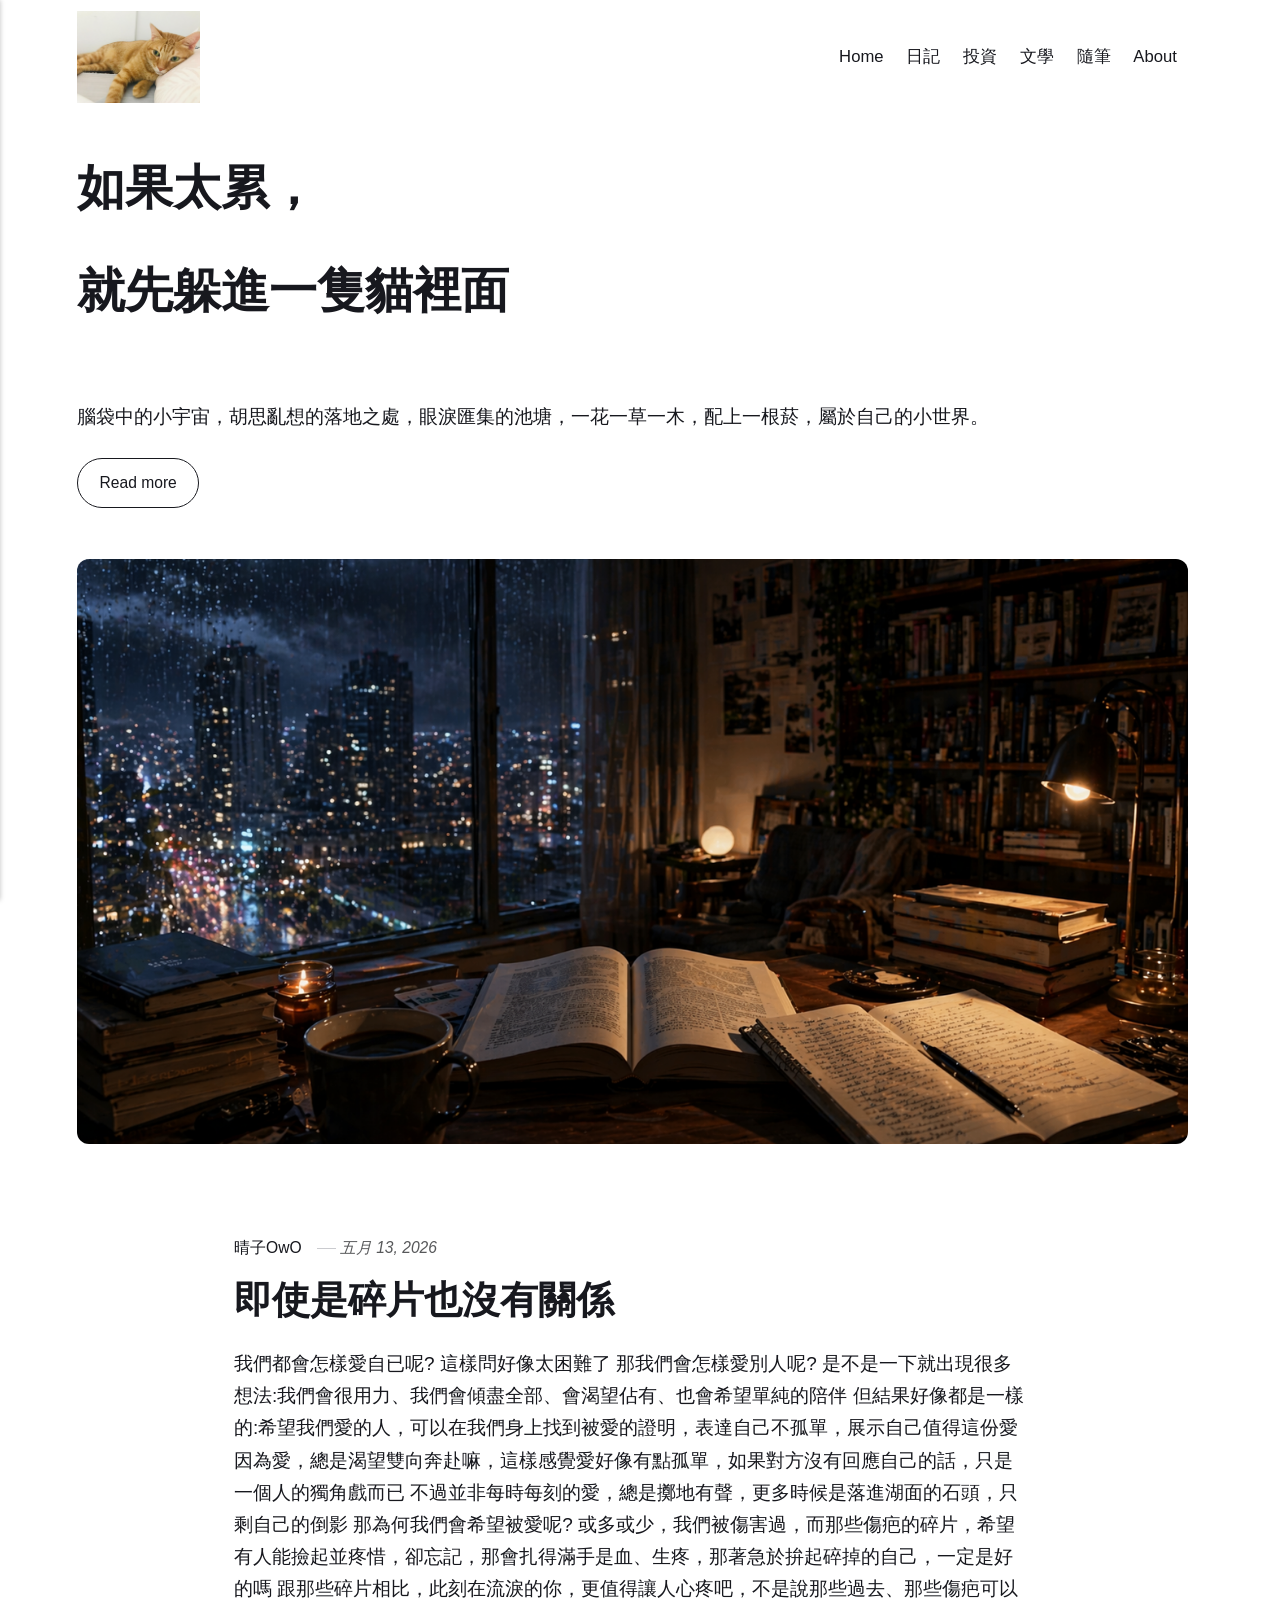
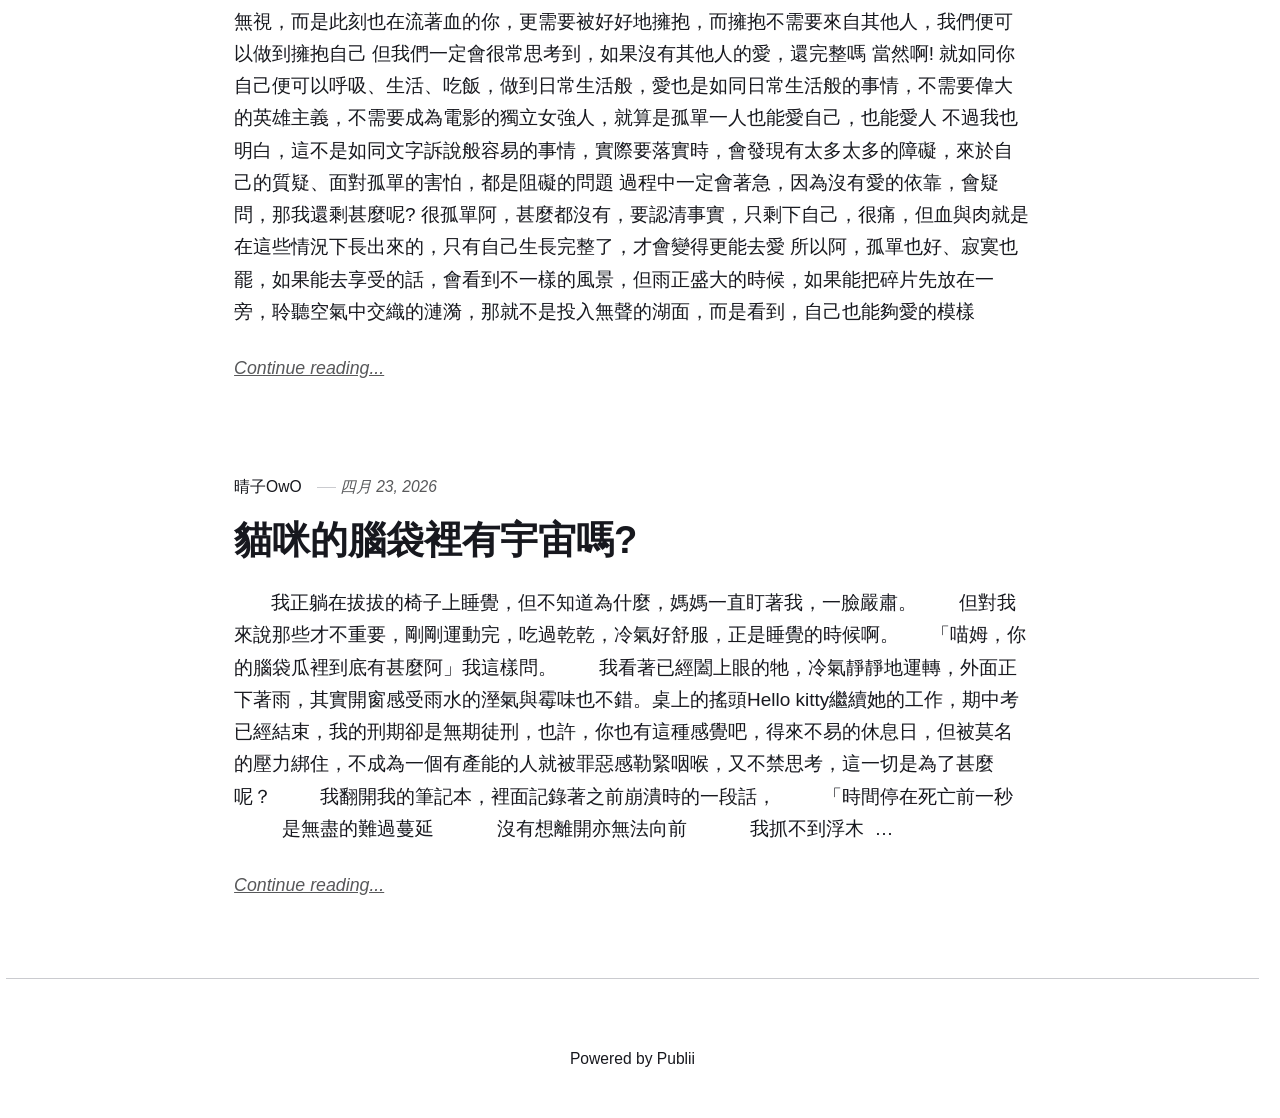
==== commit b1345949: "Updated from Publii" ====
--- a/index.html
+++ b/index.html
@@ -1,6 +1,6 @@
 <!DOCTYPE html><html lang="zh-tw"><head><meta charset="utf-8"><meta http-equiv="X-UA-Compatible" content="IE=edge"><meta name="viewport" content="width=device-width,initial-scale=1"><title>A place to rest and restart.</title><meta name="generator" content="Publii Open-Source CMS for Static Site"><link rel="canonical" href="https://Nicole-030.github.io/my-blog/"><link rel="alternate" type="application/atom+xml" href="https://Nicole-030.github.io/my-blog/feed.xml" title="A place to rest and restart. - RSS"><link rel="alternate" type="application/json" href="https://Nicole-030.github.io/my-blog/feed.json" title="A place to rest and restart. - JSON"><meta property="og:title" content="A place to rest and restart."><meta property="og:image" content="https://Nicole-030.github.io/my-blog/media/website/ChatGPT-Image-Apr-24-2026-12_17_39-PM.png"><meta property="og:image:width" content="1402"><meta property="og:image:height" content="1122"><meta property="og:site_name" content="A place to rest and restart."><meta property="og:description" content=""><meta property="og:url" content="https://Nicole-030.github.io/my-blog/"><meta property="og:type" content="website"><link rel="stylesheet" href="https://Nicole-030.github.io/my-blog/assets/css/style.css?v=eb3dae44e820cde70559bf7cf7ce703f"><script type="application/ld+json">{"@context":"http://schema.org","@type":"Organization","name":"A place to rest and restart.","logo":"https://Nicole-030.github.io/my-blog/media/website/S__2793564.jpg","url":"https://Nicole-030.github.io/my-blog/"}</script><noscript><style>img[loading] {
                     opacity: 1;
-                }</style></noscript></head><body class="home-template"><header class="top js-header"><a class="logo" href="https://Nicole-030.github.io/my-blog/"><img src="https://Nicole-030.github.io/my-blog/media/website/S__2793564.jpg" alt="A place to rest and restart." width="4032" height="3024"></a><nav class="navbar js-navbar"><button class="navbar__toggle js-toggle" aria-label="Menu" aria-haspopup="true" aria-expanded="false"><span class="navbar__toggle-box"><span class="navbar__toggle-inner">Menu</span></span></button><ul class="navbar__menu"><li class="active"><a href="https://Nicole-030.github.io/my-blog/" target="_self">Home</a></li><li><a href="https://Nicole-030.github.io/my-blog/" target="_self">日記</a></li><li><a href="https://Nicole-030.github.io/my-blog/" target="_self">投資</a></li><li><a href="https://Nicole-030.github.io/my-blog/" target="_self">文學</a></li><li><a href="https://Nicole-030.github.io/my-blog/" target="_self">隨筆</a></li><li><a href="https://Nicole-030.github.io/my-blog/" target="_self">About</a></li></ul></nav></header><main><div class="hero"><header class="hero__content"><div class="wrapper"><h1>如果太累，</h1><h1>就先躲進一隻貓裡面</h1><p> </p><p>腦袋中的小宇宙，胡思亂想的落地之處，眼淚匯集的池塘，一花一草一木，配上一根菸，屬於自己的小世界。</p><p><a href="#" class="btn">Read more</a></p></div></header><figure class="hero__image"><div class="hero__image-wrapper"><img src="https://Nicole-030.github.io/my-blog/media/website/ChatGPT-Image-Apr-24-2026-12_25_46-PM.png" srcset="https://Nicole-030.github.io/my-blog/media/website/responsive/ChatGPT-Image-Apr-24-2026-12_25_46-PM-xs.png 640w, https://Nicole-030.github.io/my-blog/media/website/responsive/ChatGPT-Image-Apr-24-2026-12_25_46-PM-sm.png 768w, https://Nicole-030.github.io/my-blog/media/website/responsive/ChatGPT-Image-Apr-24-2026-12_25_46-PM-md.png 1024w, https://Nicole-030.github.io/my-blog/media/website/responsive/ChatGPT-Image-Apr-24-2026-12_25_46-PM-lg.png 1366w, https://Nicole-030.github.io/my-blog/media/website/responsive/ChatGPT-Image-Apr-24-2026-12_25_46-PM-xl.png 1600w, https://Nicole-030.github.io/my-blog/media/website/responsive/ChatGPT-Image-Apr-24-2026-12_25_46-PM-2xl.png 1920w" sizes="88vw" loading="eager" width="1672" height="941" alt="...充電中..."></div></figure></div><div class="wrapper feed"><article class="feed__item feed__item--centered"><div class="feed__content"><header><div class="feed__meta"><a href="https://Nicole-030.github.io/my-blog/authors/qing-zi-owo/" class="feed__author">晴子OwO</a> <time datetime="2026-04-23T15:47" class="feed__date">四月 23, 2026</time></div><h2 class="feed__title"><a href="https://Nicole-030.github.io/my-blog/mao-mi-de-nao-dai-li-you-yu-zhou-ma.html">貓咪的腦袋裡有宇宙嗎?</a></h2></header><p>&nbsp; &nbsp; &nbsp; &nbsp;我正躺在拔拔的椅子上睡覺，但不知道為什麼，媽媽一直盯著我，一臉嚴肅。 &nbsp; &nbsp; &nbsp; &nbsp;但對我來說那些才不重要，剛剛運動完，吃過乾乾，冷氣好舒服，正是睡覺的時候啊。 &nbsp; &nbsp; &nbsp;「喵姆，你的腦袋瓜裡到底有甚麼阿」我這樣問。 &nbsp; &nbsp; &nbsp; &nbsp;我看著已經闔上眼的牠，冷氣靜靜地運轉，外面正下著雨，其實開窗感受雨水的溼氣與霉味也不錯。桌上的搖頭Hello kitty繼續她的工作，期中考已經結束，我的刑期卻是無期徒刑，也許，你也有這種感覺吧，得來不易的休息日，但被莫名的壓力綁住，不成為一個有產能的人就被罪惡感勒緊咽喉，又不禁思考，這一切是為了甚麼呢？ &nbsp; &nbsp; &nbsp; &nbsp; 我翻開我的筆記本，裡面記錄著之前崩潰時的一段話， &nbsp; &nbsp; &nbsp; &nbsp; 「時間停在死亡前一秒 &nbsp; &nbsp; &nbsp; &nbsp; &nbsp; &nbsp;是無盡的難過蔓延 &nbsp; &nbsp; &nbsp; &nbsp; &nbsp; &nbsp;沒有想離開亦無法向前 &nbsp; &nbsp; &nbsp; &nbsp; &nbsp; &nbsp;我抓不到浮木 &nbsp;&hellip;</p><a href="https://Nicole-030.github.io/my-blog/mao-mi-de-nao-dai-li-you-yu-zhou-ma.html" class="readmore feed__readmore">Continue reading...</a></div></article></div></main><footer class="footer"><div class="wrapper"><div class="footer__copyright"><p>Powered by Publii</p></div><button id="backToTop" class="footer__bttop" aria-label="Back to top" title="Back to top"><svg width="20" height="20"><use xlink:href="https://Nicole-030.github.io/my-blog/assets/svg/svg-map.svg#toparrow"/></svg></button></div></footer><script defer="defer" src="https://Nicole-030.github.io/my-blog/assets/js/scripts.min.js?v=d0fc1030089a37f93a2d51bf6d07565c"></script><script>window.publiiThemeMenuConfig={mobileMenuMode:'sidebar',animationSpeed:300,submenuWidth: 'auto',doubleClickTime:500,mobileMenuExpandableSubmenus:true,relatedContainerForOverlayMenuSelector:'.top'};</script><script>var images = document.querySelectorAll('img[loading]');
+                }</style></noscript></head><body class="home-template"><header class="top js-header"><a class="logo" href="https://Nicole-030.github.io/my-blog/"><img src="https://Nicole-030.github.io/my-blog/media/website/S__2793564.jpg" alt="A place to rest and restart." width="4032" height="3024"></a><nav class="navbar js-navbar"><button class="navbar__toggle js-toggle" aria-label="Menu" aria-haspopup="true" aria-expanded="false"><span class="navbar__toggle-box"><span class="navbar__toggle-inner">Menu</span></span></button><ul class="navbar__menu"><li class="active"><a href="https://Nicole-030.github.io/my-blog/" target="_self">Home</a></li><li><a href="https://Nicole-030.github.io/my-blog/" target="_self">日記</a></li><li><a href="https://Nicole-030.github.io/my-blog/" target="_self">投資</a></li><li><a href="https://Nicole-030.github.io/my-blog/" target="_self">文學</a></li><li><a href="https://Nicole-030.github.io/my-blog/" target="_self">隨筆</a></li><li><a href="https://Nicole-030.github.io/my-blog/" target="_self">About</a></li></ul></nav></header><main><div class="hero"><header class="hero__content"><div class="wrapper"><h1>如果太累，</h1><h1>就先躲進一隻貓裡面</h1><p> </p><p>腦袋中的小宇宙，胡思亂想的落地之處，眼淚匯集的池塘，一花一草一木，配上一根菸，屬於自己的小世界。</p><p><a href="#" class="btn">Read more</a></p></div></header><figure class="hero__image"><div class="hero__image-wrapper"><img src="https://Nicole-030.github.io/my-blog/media/website/ChatGPT-Image-Apr-24-2026-12_25_46-PM.png" srcset="https://Nicole-030.github.io/my-blog/media/website/responsive/ChatGPT-Image-Apr-24-2026-12_25_46-PM-xs.png 640w, https://Nicole-030.github.io/my-blog/media/website/responsive/ChatGPT-Image-Apr-24-2026-12_25_46-PM-sm.png 768w, https://Nicole-030.github.io/my-blog/media/website/responsive/ChatGPT-Image-Apr-24-2026-12_25_46-PM-md.png 1024w, https://Nicole-030.github.io/my-blog/media/website/responsive/ChatGPT-Image-Apr-24-2026-12_25_46-PM-lg.png 1366w, https://Nicole-030.github.io/my-blog/media/website/responsive/ChatGPT-Image-Apr-24-2026-12_25_46-PM-xl.png 1600w, https://Nicole-030.github.io/my-blog/media/website/responsive/ChatGPT-Image-Apr-24-2026-12_25_46-PM-2xl.png 1920w" sizes="88vw" loading="eager" width="1672" height="941" alt="...充電中..."></div></figure></div><div class="wrapper feed"><article class="feed__item feed__item--centered"><div class="feed__content"><header><div class="feed__meta"><a href="https://Nicole-030.github.io/my-blog/authors/qing-zi-owo/" class="feed__author">晴子OwO</a> <time datetime="2026-05-13T15:59" class="feed__date">五月 13, 2026</time></div><h2 class="feed__title"><a href="https://Nicole-030.github.io/my-blog/ji-shi-shi-sui-pian-ye-mei-you-guan-xi.html">即使是碎片也沒有關係</a></h2></header><p>我們都會怎樣愛自已呢? 這樣問好像太困難了 那我們會怎樣愛別人呢? 是不是一下就出現很多想法:我們會很用力、我們會傾盡全部、會渴望佔有、也會希望單純的陪伴 但結果好像都是一樣的:希望我們愛的人，可以在我們身上找到被愛的證明，表達自己不孤單，展示自己值得這份愛 因為愛，總是渴望雙向奔赴嘛，這樣感覺愛好像有點孤單，如果對方沒有回應自己的話，只是一個人的獨角戲而已 不過並非每時每刻的愛，總是擲地有聲，更多時候是落進湖面的石頭，只剩自己的倒影 那為何我們會希望被愛呢? 或多或少，我們被傷害過，而那些傷疤的碎片，希望有人能撿起並疼惜，卻忘記，那會扎得滿手是血、生疼，那著急於拚起碎掉的自己，一定是好的嗎 跟那些碎片相比，此刻在流淚的你，更值得讓人心疼吧，不是說那些過去、那些傷疤可以無視，而是此刻也在流著血的你，更需要被好好地擁抱，而擁抱不需要來自其他人，我們便可以做到擁抱自己 但我們一定會很常思考到，如果沒有其他人的愛，還完整嗎 當然啊! 就如同你自己便可以呼吸、生活、吃飯，做到日常生活般，愛也是如同日常生活般的事情，不需要偉大的英雄主義，不需要成為電影的獨立女強人，就算是孤單一人也能愛自己，也能愛人 不過我也明白，這不是如同文字訴說般容易的事情，實際要落實時，會發現有太多太多的障礙，來於自己的質疑、面對孤單的害怕，都是阻礙的問題 過程中一定會著急，因為沒有愛的依靠，會疑問，那我還剩甚麼呢? 很孤單阿，甚麼都沒有，要認清事實，只剩下自己，很痛，但血與肉就是在這些情況下長出來的，只有自己生長完整了，才會變得更能去愛 所以阿，孤單也好、寂寞也罷，如果能去享受的話，會看到不一樣的風景，但雨正盛大的時候，如果能把碎片先放在一旁，聆聽空氣中交織的漣漪，那就不是投入無聲的湖面，而是看到，自己也能夠愛的模樣</p><a href="https://Nicole-030.github.io/my-blog/ji-shi-shi-sui-pian-ye-mei-you-guan-xi.html" class="readmore feed__readmore">Continue reading...</a></div></article><article class="feed__item feed__item--centered"><div class="feed__content"><header><div class="feed__meta"><a href="https://Nicole-030.github.io/my-blog/authors/qing-zi-owo/" class="feed__author">晴子OwO</a> <time datetime="2026-04-23T15:47" class="feed__date">四月 23, 2026</time></div><h2 class="feed__title"><a href="https://Nicole-030.github.io/my-blog/mao-mi-de-nao-dai-li-you-yu-zhou-ma.html">貓咪的腦袋裡有宇宙嗎?</a></h2></header><p>&nbsp; &nbsp; &nbsp; &nbsp;我正躺在拔拔的椅子上睡覺，但不知道為什麼，媽媽一直盯著我，一臉嚴肅。 &nbsp; &nbsp; &nbsp; &nbsp;但對我來說那些才不重要，剛剛運動完，吃過乾乾，冷氣好舒服，正是睡覺的時候啊。 &nbsp; &nbsp; &nbsp;「喵姆，你的腦袋瓜裡到底有甚麼阿」我這樣問。 &nbsp; &nbsp; &nbsp; &nbsp;我看著已經闔上眼的牠，冷氣靜靜地運轉，外面正下著雨，其實開窗感受雨水的溼氣與霉味也不錯。桌上的搖頭Hello kitty繼續她的工作，期中考已經結束，我的刑期卻是無期徒刑，也許，你也有這種感覺吧，得來不易的休息日，但被莫名的壓力綁住，不成為一個有產能的人就被罪惡感勒緊咽喉，又不禁思考，這一切是為了甚麼呢？ &nbsp; &nbsp; &nbsp; &nbsp; 我翻開我的筆記本，裡面記錄著之前崩潰時的一段話， &nbsp; &nbsp; &nbsp; &nbsp; 「時間停在死亡前一秒 &nbsp; &nbsp; &nbsp; &nbsp; &nbsp; &nbsp;是無盡的難過蔓延 &nbsp; &nbsp; &nbsp; &nbsp; &nbsp; &nbsp;沒有想離開亦無法向前 &nbsp; &nbsp; &nbsp; &nbsp; &nbsp; &nbsp;我抓不到浮木 &nbsp;&hellip;</p><a href="https://Nicole-030.github.io/my-blog/mao-mi-de-nao-dai-li-you-yu-zhou-ma.html" class="readmore feed__readmore">Continue reading...</a></div></article></div></main><footer class="footer"><div class="wrapper"><div class="footer__copyright"><p>Powered by Publii</p></div><button id="backToTop" class="footer__bttop" aria-label="Back to top" title="Back to top"><svg width="20" height="20"><use xlink:href="https://Nicole-030.github.io/my-blog/assets/svg/svg-map.svg#toparrow"/></svg></button></div></footer><script defer="defer" src="https://Nicole-030.github.io/my-blog/assets/js/scripts.min.js?v=d0fc1030089a37f93a2d51bf6d07565c"></script><script>window.publiiThemeMenuConfig={mobileMenuMode:'sidebar',animationSpeed:300,submenuWidth: 'auto',doubleClickTime:500,mobileMenuExpandableSubmenus:true,relatedContainerForOverlayMenuSelector:'.top'};</script><script>var images = document.querySelectorAll('img[loading]');
         for (var i = 0; i < images.length; i++) {
             if (images[i].complete) {
                 images[i].classList.add('is-loaded');
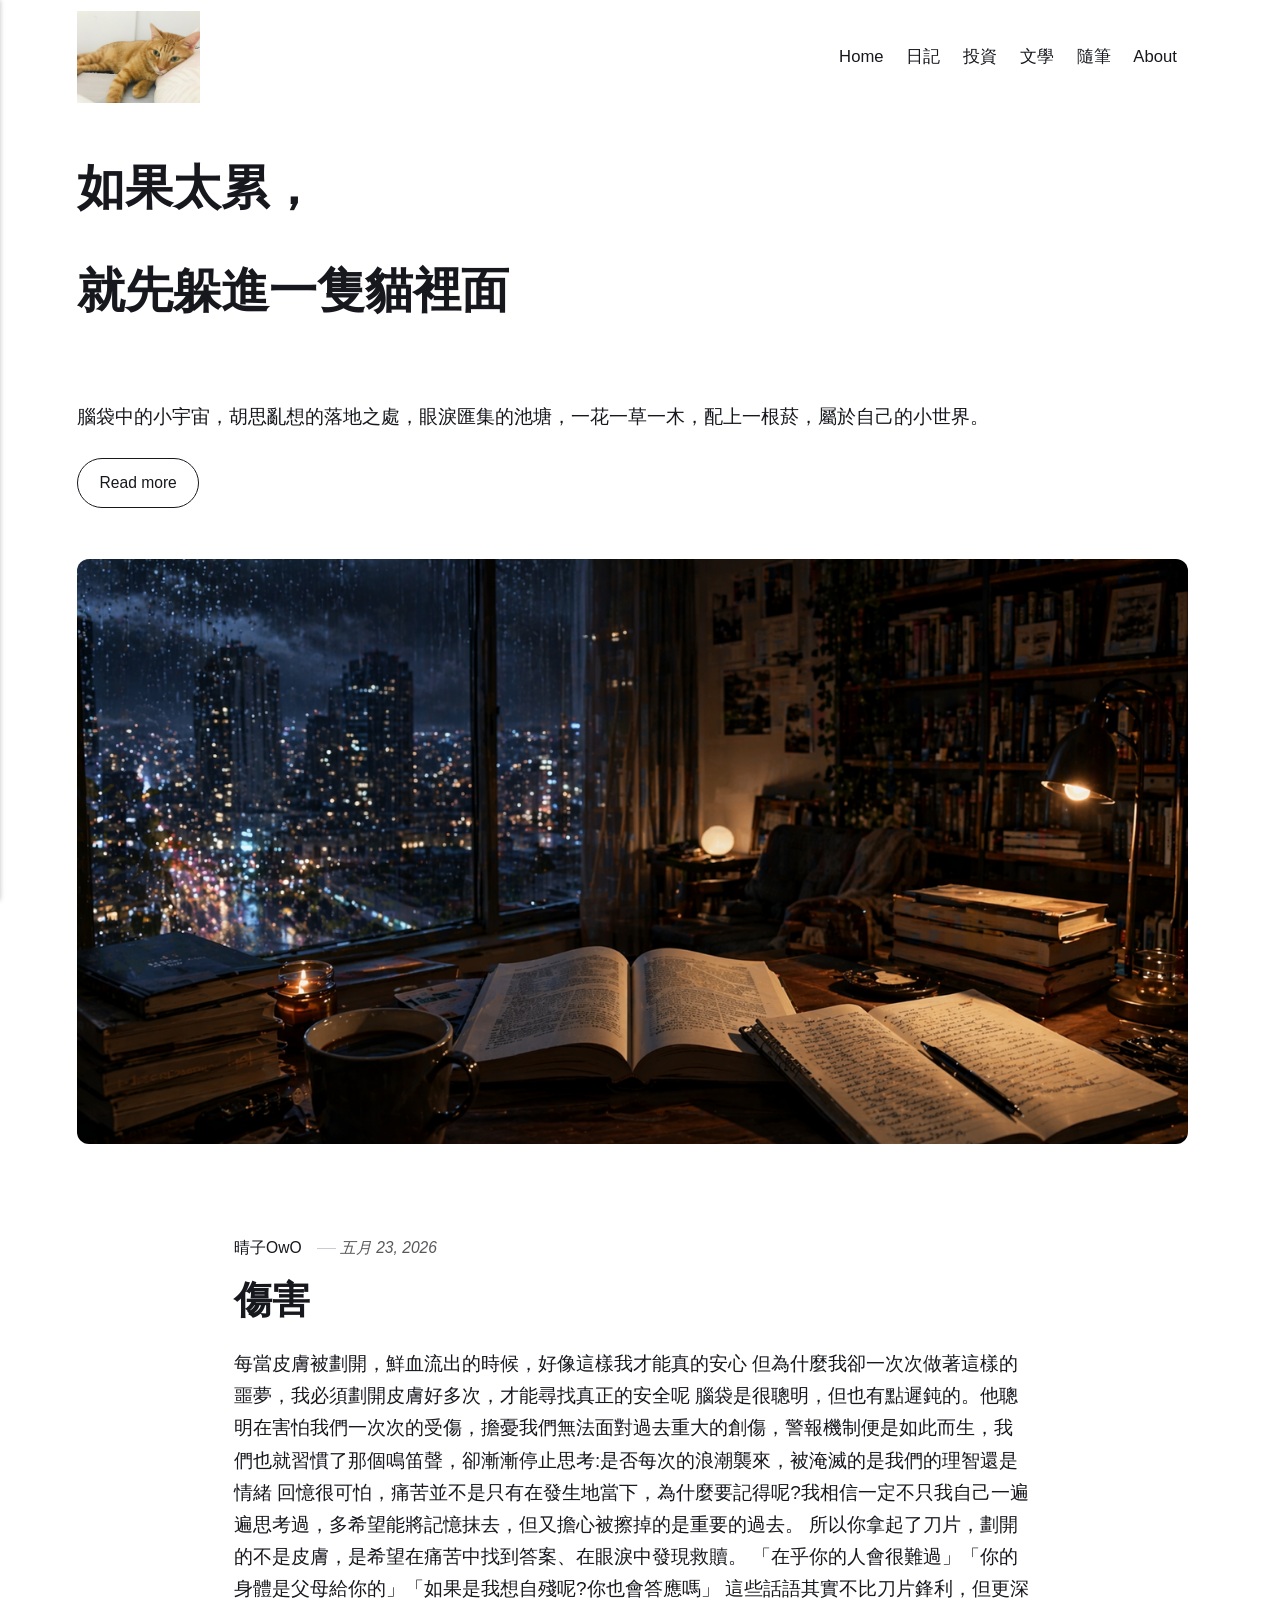
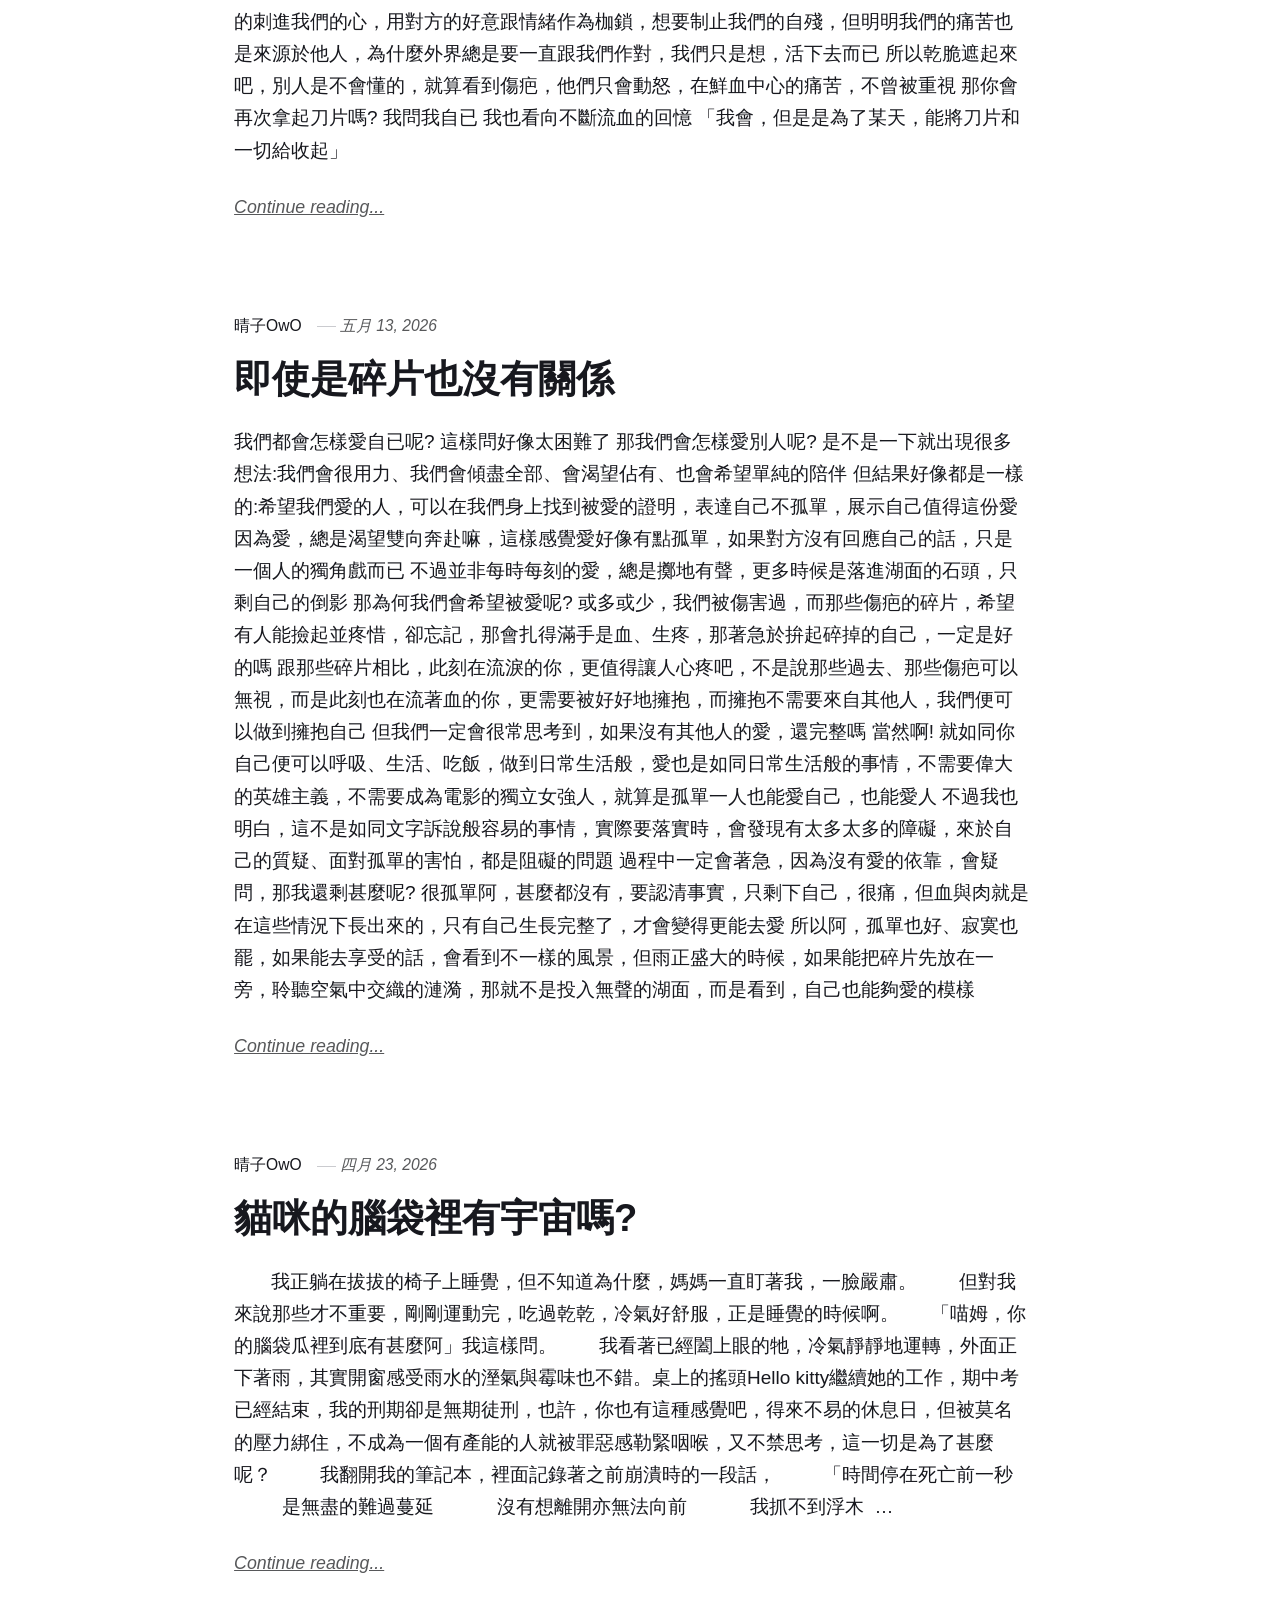
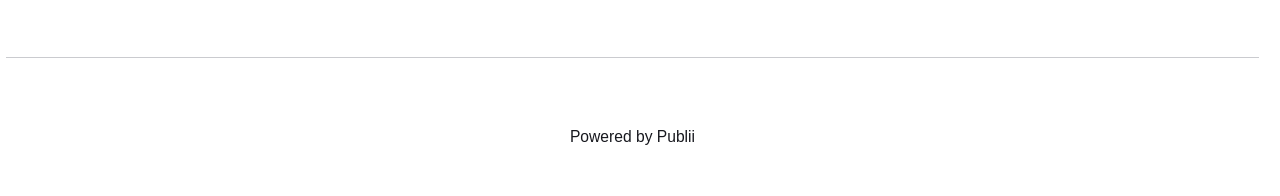
==== commit c104f13c: "Updated from Publii" ====
--- a/index.html
+++ b/index.html
@@ -1,6 +1,6 @@
 <!DOCTYPE html><html lang="zh-tw"><head><meta charset="utf-8"><meta http-equiv="X-UA-Compatible" content="IE=edge"><meta name="viewport" content="width=device-width,initial-scale=1"><title>A place to rest and restart.</title><meta name="generator" content="Publii Open-Source CMS for Static Site"><link rel="canonical" href="https://Nicole-030.github.io/my-blog/"><link rel="alternate" type="application/atom+xml" href="https://Nicole-030.github.io/my-blog/feed.xml" title="A place to rest and restart. - RSS"><link rel="alternate" type="application/json" href="https://Nicole-030.github.io/my-blog/feed.json" title="A place to rest and restart. - JSON"><meta property="og:title" content="A place to rest and restart."><meta property="og:image" content="https://Nicole-030.github.io/my-blog/media/website/ChatGPT-Image-Apr-24-2026-12_17_39-PM.png"><meta property="og:image:width" content="1402"><meta property="og:image:height" content="1122"><meta property="og:site_name" content="A place to rest and restart."><meta property="og:description" content=""><meta property="og:url" content="https://Nicole-030.github.io/my-blog/"><meta property="og:type" content="website"><link rel="stylesheet" href="https://Nicole-030.github.io/my-blog/assets/css/style.css?v=eb3dae44e820cde70559bf7cf7ce703f"><script type="application/ld+json">{"@context":"http://schema.org","@type":"Organization","name":"A place to rest and restart.","logo":"https://Nicole-030.github.io/my-blog/media/website/S__2793564.jpg","url":"https://Nicole-030.github.io/my-blog/"}</script><noscript><style>img[loading] {
                     opacity: 1;
-                }</style></noscript></head><body class="home-template"><header class="top js-header"><a class="logo" href="https://Nicole-030.github.io/my-blog/"><img src="https://Nicole-030.github.io/my-blog/media/website/S__2793564.jpg" alt="A place to rest and restart." width="4032" height="3024"></a><nav class="navbar js-navbar"><button class="navbar__toggle js-toggle" aria-label="Menu" aria-haspopup="true" aria-expanded="false"><span class="navbar__toggle-box"><span class="navbar__toggle-inner">Menu</span></span></button><ul class="navbar__menu"><li class="active"><a href="https://Nicole-030.github.io/my-blog/" target="_self">Home</a></li><li><a href="https://Nicole-030.github.io/my-blog/" target="_self">日記</a></li><li><a href="https://Nicole-030.github.io/my-blog/" target="_self">投資</a></li><li><a href="https://Nicole-030.github.io/my-blog/" target="_self">文學</a></li><li><a href="https://Nicole-030.github.io/my-blog/" target="_self">隨筆</a></li><li><a href="https://Nicole-030.github.io/my-blog/" target="_self">About</a></li></ul></nav></header><main><div class="hero"><header class="hero__content"><div class="wrapper"><h1>如果太累，</h1><h1>就先躲進一隻貓裡面</h1><p> </p><p>腦袋中的小宇宙，胡思亂想的落地之處，眼淚匯集的池塘，一花一草一木，配上一根菸，屬於自己的小世界。</p><p><a href="#" class="btn">Read more</a></p></div></header><figure class="hero__image"><div class="hero__image-wrapper"><img src="https://Nicole-030.github.io/my-blog/media/website/ChatGPT-Image-Apr-24-2026-12_25_46-PM.png" srcset="https://Nicole-030.github.io/my-blog/media/website/responsive/ChatGPT-Image-Apr-24-2026-12_25_46-PM-xs.png 640w, https://Nicole-030.github.io/my-blog/media/website/responsive/ChatGPT-Image-Apr-24-2026-12_25_46-PM-sm.png 768w, https://Nicole-030.github.io/my-blog/media/website/responsive/ChatGPT-Image-Apr-24-2026-12_25_46-PM-md.png 1024w, https://Nicole-030.github.io/my-blog/media/website/responsive/ChatGPT-Image-Apr-24-2026-12_25_46-PM-lg.png 1366w, https://Nicole-030.github.io/my-blog/media/website/responsive/ChatGPT-Image-Apr-24-2026-12_25_46-PM-xl.png 1600w, https://Nicole-030.github.io/my-blog/media/website/responsive/ChatGPT-Image-Apr-24-2026-12_25_46-PM-2xl.png 1920w" sizes="88vw" loading="eager" width="1672" height="941" alt="...充電中..."></div></figure></div><div class="wrapper feed"><article class="feed__item feed__item--centered"><div class="feed__content"><header><div class="feed__meta"><a href="https://Nicole-030.github.io/my-blog/authors/qing-zi-owo/" class="feed__author">晴子OwO</a> <time datetime="2026-05-13T15:59" class="feed__date">五月 13, 2026</time></div><h2 class="feed__title"><a href="https://Nicole-030.github.io/my-blog/ji-shi-shi-sui-pian-ye-mei-you-guan-xi.html">即使是碎片也沒有關係</a></h2></header><p>我們都會怎樣愛自已呢? 這樣問好像太困難了 那我們會怎樣愛別人呢? 是不是一下就出現很多想法:我們會很用力、我們會傾盡全部、會渴望佔有、也會希望單純的陪伴 但結果好像都是一樣的:希望我們愛的人，可以在我們身上找到被愛的證明，表達自己不孤單，展示自己值得這份愛 因為愛，總是渴望雙向奔赴嘛，這樣感覺愛好像有點孤單，如果對方沒有回應自己的話，只是一個人的獨角戲而已 不過並非每時每刻的愛，總是擲地有聲，更多時候是落進湖面的石頭，只剩自己的倒影 那為何我們會希望被愛呢? 或多或少，我們被傷害過，而那些傷疤的碎片，希望有人能撿起並疼惜，卻忘記，那會扎得滿手是血、生疼，那著急於拚起碎掉的自己，一定是好的嗎 跟那些碎片相比，此刻在流淚的你，更值得讓人心疼吧，不是說那些過去、那些傷疤可以無視，而是此刻也在流著血的你，更需要被好好地擁抱，而擁抱不需要來自其他人，我們便可以做到擁抱自己 但我們一定會很常思考到，如果沒有其他人的愛，還完整嗎 當然啊! 就如同你自己便可以呼吸、生活、吃飯，做到日常生活般，愛也是如同日常生活般的事情，不需要偉大的英雄主義，不需要成為電影的獨立女強人，就算是孤單一人也能愛自己，也能愛人 不過我也明白，這不是如同文字訴說般容易的事情，實際要落實時，會發現有太多太多的障礙，來於自己的質疑、面對孤單的害怕，都是阻礙的問題 過程中一定會著急，因為沒有愛的依靠，會疑問，那我還剩甚麼呢? 很孤單阿，甚麼都沒有，要認清事實，只剩下自己，很痛，但血與肉就是在這些情況下長出來的，只有自己生長完整了，才會變得更能去愛 所以阿，孤單也好、寂寞也罷，如果能去享受的話，會看到不一樣的風景，但雨正盛大的時候，如果能把碎片先放在一旁，聆聽空氣中交織的漣漪，那就不是投入無聲的湖面，而是看到，自己也能夠愛的模樣</p><a href="https://Nicole-030.github.io/my-blog/ji-shi-shi-sui-pian-ye-mei-you-guan-xi.html" class="readmore feed__readmore">Continue reading...</a></div></article><article class="feed__item feed__item--centered"><div class="feed__content"><header><div class="feed__meta"><a href="https://Nicole-030.github.io/my-blog/authors/qing-zi-owo/" class="feed__author">晴子OwO</a> <time datetime="2026-04-23T15:47" class="feed__date">四月 23, 2026</time></div><h2 class="feed__title"><a href="https://Nicole-030.github.io/my-blog/mao-mi-de-nao-dai-li-you-yu-zhou-ma.html">貓咪的腦袋裡有宇宙嗎?</a></h2></header><p>&nbsp; &nbsp; &nbsp; &nbsp;我正躺在拔拔的椅子上睡覺，但不知道為什麼，媽媽一直盯著我，一臉嚴肅。 &nbsp; &nbsp; &nbsp; &nbsp;但對我來說那些才不重要，剛剛運動完，吃過乾乾，冷氣好舒服，正是睡覺的時候啊。 &nbsp; &nbsp; &nbsp;「喵姆，你的腦袋瓜裡到底有甚麼阿」我這樣問。 &nbsp; &nbsp; &nbsp; &nbsp;我看著已經闔上眼的牠，冷氣靜靜地運轉，外面正下著雨，其實開窗感受雨水的溼氣與霉味也不錯。桌上的搖頭Hello kitty繼續她的工作，期中考已經結束，我的刑期卻是無期徒刑，也許，你也有這種感覺吧，得來不易的休息日，但被莫名的壓力綁住，不成為一個有產能的人就被罪惡感勒緊咽喉，又不禁思考，這一切是為了甚麼呢？ &nbsp; &nbsp; &nbsp; &nbsp; 我翻開我的筆記本，裡面記錄著之前崩潰時的一段話， &nbsp; &nbsp; &nbsp; &nbsp; 「時間停在死亡前一秒 &nbsp; &nbsp; &nbsp; &nbsp; &nbsp; &nbsp;是無盡的難過蔓延 &nbsp; &nbsp; &nbsp; &nbsp; &nbsp; &nbsp;沒有想離開亦無法向前 &nbsp; &nbsp; &nbsp; &nbsp; &nbsp; &nbsp;我抓不到浮木 &nbsp;&hellip;</p><a href="https://Nicole-030.github.io/my-blog/mao-mi-de-nao-dai-li-you-yu-zhou-ma.html" class="readmore feed__readmore">Continue reading...</a></div></article></div></main><footer class="footer"><div class="wrapper"><div class="footer__copyright"><p>Powered by Publii</p></div><button id="backToTop" class="footer__bttop" aria-label="Back to top" title="Back to top"><svg width="20" height="20"><use xlink:href="https://Nicole-030.github.io/my-blog/assets/svg/svg-map.svg#toparrow"/></svg></button></div></footer><script defer="defer" src="https://Nicole-030.github.io/my-blog/assets/js/scripts.min.js?v=d0fc1030089a37f93a2d51bf6d07565c"></script><script>window.publiiThemeMenuConfig={mobileMenuMode:'sidebar',animationSpeed:300,submenuWidth: 'auto',doubleClickTime:500,mobileMenuExpandableSubmenus:true,relatedContainerForOverlayMenuSelector:'.top'};</script><script>var images = document.querySelectorAll('img[loading]');
+                }</style></noscript></head><body class="home-template"><header class="top js-header"><a class="logo" href="https://Nicole-030.github.io/my-blog/"><img src="https://Nicole-030.github.io/my-blog/media/website/S__2793564.jpg" alt="A place to rest and restart." width="4032" height="3024"></a><nav class="navbar js-navbar"><button class="navbar__toggle js-toggle" aria-label="Menu" aria-haspopup="true" aria-expanded="false"><span class="navbar__toggle-box"><span class="navbar__toggle-inner">Menu</span></span></button><ul class="navbar__menu"><li class="active"><a href="https://Nicole-030.github.io/my-blog/" target="_self">Home</a></li><li><a href="https://Nicole-030.github.io/my-blog/" target="_self">日記</a></li><li><a href="https://Nicole-030.github.io/my-blog/" target="_self">投資</a></li><li><a href="https://Nicole-030.github.io/my-blog/" target="_self">文學</a></li><li><a href="https://Nicole-030.github.io/my-blog/" target="_self">隨筆</a></li><li><a href="https://Nicole-030.github.io/my-blog/" target="_self">About</a></li></ul></nav></header><main><div class="hero"><header class="hero__content"><div class="wrapper"><h1>如果太累，</h1><h1>就先躲進一隻貓裡面</h1><p> </p><p>腦袋中的小宇宙，胡思亂想的落地之處，眼淚匯集的池塘，一花一草一木，配上一根菸，屬於自己的小世界。</p><p><a href="#" class="btn">Read more</a></p></div></header><figure class="hero__image"><div class="hero__image-wrapper"><img src="https://Nicole-030.github.io/my-blog/media/website/ChatGPT-Image-Apr-24-2026-12_25_46-PM.png" srcset="https://Nicole-030.github.io/my-blog/media/website/responsive/ChatGPT-Image-Apr-24-2026-12_25_46-PM-xs.png 640w, https://Nicole-030.github.io/my-blog/media/website/responsive/ChatGPT-Image-Apr-24-2026-12_25_46-PM-sm.png 768w, https://Nicole-030.github.io/my-blog/media/website/responsive/ChatGPT-Image-Apr-24-2026-12_25_46-PM-md.png 1024w, https://Nicole-030.github.io/my-blog/media/website/responsive/ChatGPT-Image-Apr-24-2026-12_25_46-PM-lg.png 1366w, https://Nicole-030.github.io/my-blog/media/website/responsive/ChatGPT-Image-Apr-24-2026-12_25_46-PM-xl.png 1600w, https://Nicole-030.github.io/my-blog/media/website/responsive/ChatGPT-Image-Apr-24-2026-12_25_46-PM-2xl.png 1920w" sizes="88vw" loading="eager" width="1672" height="941" alt="...充電中..."></div></figure></div><div class="wrapper feed"><article class="feed__item feed__item--centered"><div class="feed__content"><header><div class="feed__meta"><a href="https://Nicole-030.github.io/my-blog/authors/qing-zi-owo/" class="feed__author">晴子OwO</a> <time datetime="2026-05-23T17:35" class="feed__date">五月 23, 2026</time></div><h2 class="feed__title"><a href="https://Nicole-030.github.io/my-blog/shang-hai.html">傷害</a></h2></header><p>每當皮膚被劃開，鮮血流出的時候，好像這樣我才能真的安心 但為什麼我卻一次次做著這樣的噩夢，我必須劃開皮膚好多次，才能尋找真正的安全呢 腦袋是很聰明，但也有點遲鈍的。他聰明在害怕我們一次次的受傷，擔憂我們無法面對過去重大的創傷，警報機制便是如此而生，我們也就習慣了那個鳴笛聲，卻漸漸停止思考:是否每次的浪潮襲來，被淹滅的是我們的理智還是情緒 回憶很可怕，痛苦並不是只有在發生地當下，為什麼要記得呢?我相信一定不只我自己一遍遍思考過，多希望能將記憶抹去，但又擔心被擦掉的是重要的過去。 所以你拿起了刀片，劃開的不是皮膚，是希望在痛苦中找到答案、在眼淚中發現救贖。 「在乎你的人會很難過」「你的身體是父母給你的」「如果是我想自殘呢?你也會答應嗎」 這些話語其實不比刀片鋒利，但更深的刺進我們的心，用對方的好意跟情緒作為枷鎖，想要制止我們的自殘，但明明我們的痛苦也是來源於他人，為什麼外界總是要一直跟我們作對，我們只是想，活下去而已 所以乾脆遮起來吧，別人是不會懂的，就算看到傷疤，他們只會動怒，在鮮血中心的痛苦，不曾被重視 那你會再次拿起刀片嗎? 我問我自已 我也看向不斷流血的回憶 「我會，但是是為了某天，能將刀片和一切給收起」</p><a href="https://Nicole-030.github.io/my-blog/shang-hai.html" class="readmore feed__readmore">Continue reading...</a></div></article><article class="feed__item feed__item--centered"><div class="feed__content"><header><div class="feed__meta"><a href="https://Nicole-030.github.io/my-blog/authors/qing-zi-owo/" class="feed__author">晴子OwO</a> <time datetime="2026-05-13T15:59" class="feed__date">五月 13, 2026</time></div><h2 class="feed__title"><a href="https://Nicole-030.github.io/my-blog/ji-shi-shi-sui-pian-ye-mei-you-guan-xi.html">即使是碎片也沒有關係</a></h2></header><p>我們都會怎樣愛自已呢? 這樣問好像太困難了 那我們會怎樣愛別人呢? 是不是一下就出現很多想法:我們會很用力、我們會傾盡全部、會渴望佔有、也會希望單純的陪伴 但結果好像都是一樣的:希望我們愛的人，可以在我們身上找到被愛的證明，表達自己不孤單，展示自己值得這份愛 因為愛，總是渴望雙向奔赴嘛，這樣感覺愛好像有點孤單，如果對方沒有回應自己的話，只是一個人的獨角戲而已 不過並非每時每刻的愛，總是擲地有聲，更多時候是落進湖面的石頭，只剩自己的倒影 那為何我們會希望被愛呢? 或多或少，我們被傷害過，而那些傷疤的碎片，希望有人能撿起並疼惜，卻忘記，那會扎得滿手是血、生疼，那著急於拚起碎掉的自己，一定是好的嗎 跟那些碎片相比，此刻在流淚的你，更值得讓人心疼吧，不是說那些過去、那些傷疤可以無視，而是此刻也在流著血的你，更需要被好好地擁抱，而擁抱不需要來自其他人，我們便可以做到擁抱自己 但我們一定會很常思考到，如果沒有其他人的愛，還完整嗎 當然啊! 就如同你自己便可以呼吸、生活、吃飯，做到日常生活般，愛也是如同日常生活般的事情，不需要偉大的英雄主義，不需要成為電影的獨立女強人，就算是孤單一人也能愛自己，也能愛人 不過我也明白，這不是如同文字訴說般容易的事情，實際要落實時，會發現有太多太多的障礙，來於自己的質疑、面對孤單的害怕，都是阻礙的問題 過程中一定會著急，因為沒有愛的依靠，會疑問，那我還剩甚麼呢? 很孤單阿，甚麼都沒有，要認清事實，只剩下自己，很痛，但血與肉就是在這些情況下長出來的，只有自己生長完整了，才會變得更能去愛 所以阿，孤單也好、寂寞也罷，如果能去享受的話，會看到不一樣的風景，但雨正盛大的時候，如果能把碎片先放在一旁，聆聽空氣中交織的漣漪，那就不是投入無聲的湖面，而是看到，自己也能夠愛的模樣</p><a href="https://Nicole-030.github.io/my-blog/ji-shi-shi-sui-pian-ye-mei-you-guan-xi.html" class="readmore feed__readmore">Continue reading...</a></div></article><article class="feed__item feed__item--centered"><div class="feed__content"><header><div class="feed__meta"><a href="https://Nicole-030.github.io/my-blog/authors/qing-zi-owo/" class="feed__author">晴子OwO</a> <time datetime="2026-04-23T15:47" class="feed__date">四月 23, 2026</time></div><h2 class="feed__title"><a href="https://Nicole-030.github.io/my-blog/mao-mi-de-nao-dai-li-you-yu-zhou-ma.html">貓咪的腦袋裡有宇宙嗎?</a></h2></header><p>&nbsp; &nbsp; &nbsp; &nbsp;我正躺在拔拔的椅子上睡覺，但不知道為什麼，媽媽一直盯著我，一臉嚴肅。 &nbsp; &nbsp; &nbsp; &nbsp;但對我來說那些才不重要，剛剛運動完，吃過乾乾，冷氣好舒服，正是睡覺的時候啊。 &nbsp; &nbsp; &nbsp;「喵姆，你的腦袋瓜裡到底有甚麼阿」我這樣問。 &nbsp; &nbsp; &nbsp; &nbsp;我看著已經闔上眼的牠，冷氣靜靜地運轉，外面正下著雨，其實開窗感受雨水的溼氣與霉味也不錯。桌上的搖頭Hello kitty繼續她的工作，期中考已經結束，我的刑期卻是無期徒刑，也許，你也有這種感覺吧，得來不易的休息日，但被莫名的壓力綁住，不成為一個有產能的人就被罪惡感勒緊咽喉，又不禁思考，這一切是為了甚麼呢？ &nbsp; &nbsp; &nbsp; &nbsp; 我翻開我的筆記本，裡面記錄著之前崩潰時的一段話， &nbsp; &nbsp; &nbsp; &nbsp; 「時間停在死亡前一秒 &nbsp; &nbsp; &nbsp; &nbsp; &nbsp; &nbsp;是無盡的難過蔓延 &nbsp; &nbsp; &nbsp; &nbsp; &nbsp; &nbsp;沒有想離開亦無法向前 &nbsp; &nbsp; &nbsp; &nbsp; &nbsp; &nbsp;我抓不到浮木 &nbsp;&hellip;</p><a href="https://Nicole-030.github.io/my-blog/mao-mi-de-nao-dai-li-you-yu-zhou-ma.html" class="readmore feed__readmore">Continue reading...</a></div></article></div></main><footer class="footer"><div class="wrapper"><div class="footer__copyright"><p>Powered by Publii</p></div><button id="backToTop" class="footer__bttop" aria-label="Back to top" title="Back to top"><svg width="20" height="20"><use xlink:href="https://Nicole-030.github.io/my-blog/assets/svg/svg-map.svg#toparrow"/></svg></button></div></footer><script defer="defer" src="https://Nicole-030.github.io/my-blog/assets/js/scripts.min.js?v=d0fc1030089a37f93a2d51bf6d07565c"></script><script>window.publiiThemeMenuConfig={mobileMenuMode:'sidebar',animationSpeed:300,submenuWidth: 'auto',doubleClickTime:500,mobileMenuExpandableSubmenus:true,relatedContainerForOverlayMenuSelector:'.top'};</script><script>var images = document.querySelectorAll('img[loading]');
         for (var i = 0; i < images.length; i++) {
             if (images[i].complete) {
                 images[i].classList.add('is-loaded');
